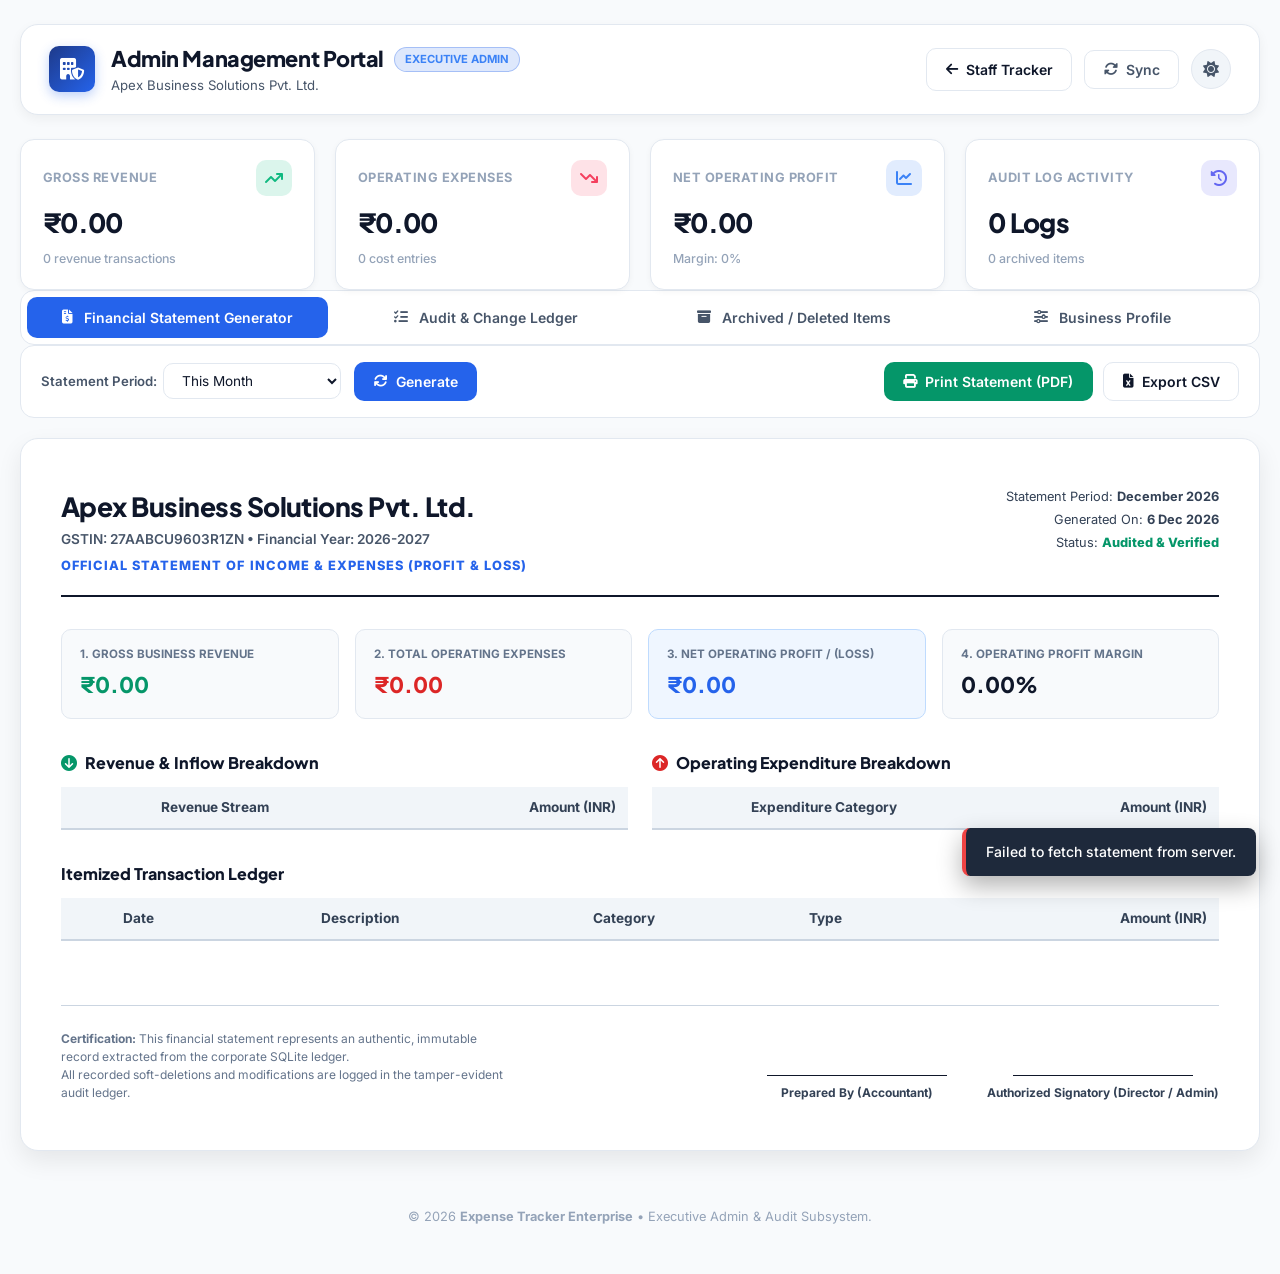
==== admin.html @ 3eb72d9a "feat: add dedicated admin portal, financial statement generator, and business finance features" ====
<!DOCTYPE html>
<html lang="en" data-theme="light">
<head>
  <meta charset="UTF-8" />
  <meta name="viewport" content="width=device-width, initial-scale=1.0" />
  <meta name="description" content="Business Finance Admin Portal — Audit Ledger, Deletion Archives, and Financial Statement Generator." />
  <title>Admin Portal — Business Finance & Audit Statements</title>

  <!-- Google Fonts: Inter & Plus Jakarta Sans -->
  <link rel="preconnect" href="https://fonts.googleapis.com" />
  <link rel="preconnect" href="https://fonts.gstatic.com" crossorigin />
  <link href="https://fonts.googleapis.com/css2?family=Inter:wght@300;400;500;600;700&family=Plus+Jakarta+Sans:wght@500;600;700;800&display=swap" rel="stylesheet" />

  <!-- Font Awesome 6.5.1 CDN -->
  <link rel="stylesheet" href="https://cdnjs.cloudflare.com/ajax/libs/font-awesome/6.5.1/css/all.min.css" integrity="sha512-DTOQO9RWCH3ppGqcWaEA1BIZOC6xxalwEsw9c2QQeAIftl+Vegovlnee1c9QX4TctnWMn13TZye+giMm8e2LwA==" crossorigin="anonymous" referrerpolicy="no-referrer" />

  <!-- Admin Stylesheet -->
  <link rel="stylesheet" href="admin.css" />
</head>
<body>
  
  <div class="admin-layout">
    
    <!-- Top Navigation Header -->
    <header class="admin-header no-print">
      <div class="header-brand">
        <div class="admin-badge-icon">
          <i class="fa-solid fa-building-shield"></i>
        </div>
        <div>
          <div class="brand-title-wrap">
            <h1 class="admin-title">Admin Management Portal</h1>
            <span class="role-pill">Executive Admin</span>
          </div>
          <p class="admin-subtitle" id="headerCompanyName">Apex Business Solutions Pvt. Ltd.</p>
        </div>
      </div>

      <div class="header-controls">
        <a href="index.html" class="btn btn-outline" title="Return to General Expense Tracker">
          <i class="fa-solid fa-arrow-left"></i>
          <span>Staff Tracker</span>
        </a>

        <button id="refreshAdminBtn" class="btn btn-secondary" title="Refresh Live Database Data">
          <i class="fa-solid fa-rotate"></i>
          <span>Sync</span>
        </button>

        <button id="adminThemeToggle" class="theme-toggle-btn" title="Toggle Theme" aria-label="Toggle Theme">
          <i class="fa-solid fa-sun icon-sun"></i>
          <i class="fa-solid fa-moon icon-moon"></i>
        </button>
      </div>
    </header>

    <!-- Main Admin Body -->
    <main class="admin-main">

      <!-- Executive KPI Ribbon (No Print) -->
      <section class="kpi-ribbon no-print" aria-label="Executive Financial Summary">
        <div class="kpi-card">
          <div class="kpi-top">
            <span class="kpi-label">Gross Revenue</span>
            <div class="kpi-icon-wrap kpi-revenue">
              <i class="fa-solid fa-arrow-trend-up"></i>
            </div>
          </div>
          <div class="kpi-val" id="kpiRevenue">₹0.00</div>
          <span class="kpi-sub" id="kpiIncomeCount">0 revenue transactions</span>
        </div>

        <div class="kpi-card">
          <div class="kpi-top">
            <span class="kpi-label">Operating Expenses</span>
            <div class="kpi-icon-wrap kpi-expense">
              <i class="fa-solid fa-arrow-trend-down"></i>
            </div>
          </div>
          <div class="kpi-val" id="kpiExpense">₹0.00</div>
          <span class="kpi-sub" id="kpiExpenseCount">0 cost entries</span>
        </div>

        <div class="kpi-card">
          <div class="kpi-top">
            <span class="kpi-label">Net Operating Profit</span>
            <div class="kpi-icon-wrap kpi-profit" id="kpiProfitIcon">
              <i class="fa-solid fa-chart-line"></i>
            </div>
          </div>
          <div class="kpi-val" id="kpiNetProfit">₹0.00</div>
          <span class="kpi-sub" id="kpiMargin">Margin: 0%</span>
        </div>

        <div class="kpi-card">
          <div class="kpi-top">
            <span class="kpi-label">Audit Log Activity</span>
            <div class="kpi-icon-wrap kpi-audit">
              <i class="fa-solid fa-clock-rotate-left"></i>
            </div>
          </div>
          <div class="kpi-val" id="kpiAuditCount">0 Logs</div>
          <span class="kpi-sub" id="kpiDeletedCount">0 archived items</span>
        </div>
      </section>

      <!-- Admin Navigation Tabs (No Print) -->
      <div class="admin-nav-tabs no-print">
        <button class="nav-tab active" data-view="statementView">
          <i class="fa-solid fa-file-invoice-dollar"></i>
          <span>Financial Statement Generator</span>
        </button>
        <button class="nav-tab" data-view="auditLedgerView">
          <i class="fa-solid fa-list-check"></i>
          <span>Audit & Change Ledger</span>
        </button>
        <button class="nav-tab" data-view="deletedArchiveView">
          <i class="fa-solid fa-box-archive"></i>
          <span>Archived / Deleted Items</span>
        </button>
        <button class="nav-tab" data-view="settingsView">
          <i class="fa-solid fa-sliders"></i>
          <span>Business Profile</span>
        </button>
      </div>

      <!-- VIEW 1: Financial Statement Generator -->
      <section class="admin-view-panel" id="statementView">
        
        <!-- Controls Toolbar (No Print) -->
        <div class="statement-toolbar no-print">
          <div class="period-controls">
            <div class="filter-field">
              <label for="periodPreset">Statement Period:</label>
              <select id="periodPreset" class="admin-select">
                <option value="all">All-Time Records</option>
                <option value="this-month" selected>This Month</option>
                <option value="last-month">Last Month</option>
                <option value="this-quarter">This Quarter</option>
                <option value="custom">Custom Date Range</option>
              </select>
            </div>

            <div class="date-range-fields" id="customDateRange" style="display: none;">
              <div class="filter-field">
                <label for="stmtStartDate">From:</label>
                <input type="date" id="stmtStartDate" class="admin-input" />
              </div>
              <div class="filter-field">
                <label for="stmtEndDate">To:</label>
                <input type="date" id="stmtEndDate" class="admin-input" />
              </div>
            </div>

            <button id="generateStmtBtn" class="btn btn-primary">
              <i class="fa-solid fa-arrows-rotate"></i>
              <span>Generate</span>
            </button>
          </div>

          <div class="statement-actions">
            <button id="printStmtBtn" class="btn btn-success" title="Print statement or save as official PDF">
              <i class="fa-solid fa-print"></i>
              <span>Print Statement (PDF)</span>
            </button>
            <button id="exportStmtCsvBtn" class="btn btn-outline" title="Export statement data as CSV">
              <i class="fa-solid fa-file-excel"></i>
              <span>Export CSV</span>
            </button>
          </div>
        </div>

        <!-- Official Printable Financial Statement Paper -->
        <div class="statement-document" id="statementPrintDocument">
          
          <!-- Document Header -->
          <div class="stmt-header">
            <div class="stmt-company-info">
              <h2 class="stmt-company-name" id="stmtCompanyName">Apex Business Solutions Pvt. Ltd.</h2>
              <p class="stmt-company-meta" id="stmtCompanyTaxId">GSTIN: 27AABCU9603R1ZN &bull; Financial Year: 2026-2027</p>
              <p class="stmt-doc-type">OFFICIAL STATEMENT OF INCOME & EXPENSES (PROFIT &amp; LOSS)</p>
            </div>
            <div class="stmt-doc-meta">
              <div class="meta-row"><span>Statement Period:</span> <strong id="stmtPeriodText">Current Month</strong></div>
              <div class="meta-row"><span>Generated On:</span> <strong id="stmtGeneratedDate">18 Aug 2026</strong></div>
              <div class="meta-row"><span>Status:</span> <strong class="badge-audited">Audited & Verified</strong></div>
            </div>
          </div>

          <!-- Document Financial Summary Metrics -->
          <div class="stmt-summary-grid">
            <div class="stmt-metric-box">
              <span class="stmt-metric-label">1. Gross Business Revenue</span>
              <span class="stmt-metric-val revenue-val" id="stmtGrossRevenue">₹0.00</span>
            </div>
            <div class="stmt-metric-box">
              <span class="stmt-metric-label">2. Total Operating Expenses</span>
              <span class="stmt-metric-val expense-val" id="stmtTotalExpenses">₹0.00</span>
            </div>
            <div class="stmt-metric-box highlight">
              <span class="stmt-metric-label">3. Net Operating Profit / (Loss)</span>
              <span class="stmt-metric-val profit-val" id="stmtNetProfit">₹0.00</span>
            </div>
            <div class="stmt-metric-box">
              <span class="stmt-metric-label">4. Operating Profit Margin</span>
              <span class="stmt-metric-val" id="stmtProfitMargin">0.00%</span>
            </div>
          </div>

          <!-- Statement Breakdown Sections -->
          <div class="stmt-tables-split">
            
            <!-- Revenue Breakdown -->
            <div class="stmt-table-card">
              <h3 class="stmt-section-title">
                <i class="fa-solid fa-circle-arrow-down revenue-icon"></i>
                Revenue & Inflow Breakdown
              </h3>
              <table class="stmt-table">
                <thead>
                  <tr>
                    <th>Revenue Stream</th>
                    <th class="text-right">Amount (INR)</th>
                  </tr>
                </thead>
                <tbody id="stmtRevenueRows">
                  <!-- Populated dynamically -->
                </tbody>
              </table>
            </div>

            <!-- Expense Breakdown -->
            <div class="stmt-table-card">
              <h3 class="stmt-section-title">
                <i class="fa-solid fa-circle-arrow-up expense-icon"></i>
                Operating Expenditure Breakdown
              </h3>
              <table class="stmt-table">
                <thead>
                  <tr>
                    <th>Expenditure Category</th>
                    <th class="text-right">Amount (INR)</th>
                  </tr>
                </thead>
                <tbody id="stmtExpenseRows">
                  <!-- Populated dynamically -->
                </tbody>
              </table>
            </div>

          </div>

          <!-- Full Line-Item Transaction Register -->
          <div class="stmt-full-ledger">
            <h3 class="stmt-section-title">Itemized Transaction Ledger</h3>
            <table class="stmt-table ledger-table">
              <thead>
                <tr>
                  <th>Date</th>
                  <th>Description</th>
                  <th>Category</th>
                  <th>Type</th>
                  <th class="text-right">Amount (INR)</th>
                </tr>
              </thead>
              <tbody id="stmtLedgerRows">
                <!-- Populated dynamically -->
              </tbody>
            </table>
          </div>

          <!-- Official Sign-off Footer -->
          <div class="stmt-footer">
            <div class="stmt-notes">
              <p><strong>Certification:</strong> This financial statement represents an authentic, immutable record extracted from the corporate SQLite ledger.</p>
              <p>All recorded soft-deletions and modifications are logged in the tamper-evident audit ledger.</p>
            </div>
            <div class="stmt-signatures">
              <div class="signature-box">
                <div class="sign-line"></div>
                <span>Prepared By (Accountant)</span>
              </div>
              <div class="signature-box">
                <div class="sign-line"></div>
                <span>Authorized Signatory (Director / Admin)</span>
              </div>
            </div>
          </div>

        </div>

      </section>

      <!-- VIEW 2: Audit & Change Ledger -->
      <section class="admin-view-panel" id="auditLedgerView" style="display: none;">
        <div class="panel-card">
          <div class="panel-header">
            <div>
              <h2 class="panel-title">System Audit & Change Ledger</h2>
              <p class="panel-subtitle">Tamper-evident record of all transactions, additions, and deletions</p>
            </div>
            <div class="ledger-filter-group">
              <button class="audit-filter-pill active" data-action="ALL">All Actions</button>
              <button class="audit-filter-pill" data-action="CREATE">Created</button>
              <button class="audit-filter-pill" data-action="DELETE">Deleted</button>
              <button class="audit-filter-pill" data-action="RESTORE">Restored</button>
              <button class="audit-filter-pill" data-action="RESET">Reset</button>
            </div>
          </div>

          <div class="table-responsive">
            <table class="admin-table">
              <thead>
                <tr>
                  <th>Timestamp</th>
                  <th>Action</th>
                  <th>Transaction ID</th>
                  <th>Description & Details</th>
                  <th>Category</th>
                  <th class="text-right">Amount</th>
                </tr>
              </thead>
              <tbody id="auditLedgerTableBody">
                <!-- Dynamically populated -->
              </tbody>
            </table>
          </div>
        </div>
      </section>

      <!-- VIEW 3: Archived / Deleted Transactions -->
      <section class="admin-view-panel" id="deletedArchiveView" style="display: none;">
        <div class="panel-card">
          <div class="panel-header">
            <div>
              <h2 class="panel-title">Archived & Deleted Transactions</h2>
              <p class="panel-subtitle">Deleted entries are permanently archived for audit compliance and can be restored at any time.</p>
            </div>
            <span class="policy-badge">
              <i class="fa-solid fa-shield-halved"></i> Immutable Archive Policy
            </span>
          </div>

          <div class="table-responsive">
            <table class="admin-table">
              <thead>
                <tr>
                  <th>Date Deleted</th>
                  <th>Original Date</th>
                  <th>Description</th>
                  <th>Category</th>
                  <th>Type</th>
                  <th class="text-right">Amount</th>
                  <th class="text-center">Action</th>
                </tr>
              </thead>
              <tbody id="deletedArchiveTableBody">
                <!-- Dynamically populated -->
              </tbody>
            </table>
          </div>
        </div>
      </section>

      <!-- VIEW 4: Business Settings -->
      <section class="admin-view-panel" id="settingsView" style="display: none;">
        <div class="panel-card max-w-xl">
          <div class="panel-header">
            <div>
              <h2 class="panel-title">Business Profile & Statement Settings</h2>
              <p class="panel-subtitle">Configure company details to appear on generated financial statements</p>
            </div>
          </div>

          <form id="businessProfileForm" class="settings-form">
            <div class="form-group">
              <label for="settingCompanyName" class="form-label">Company / Business Name</label>
              <input type="text" id="settingCompanyName" class="admin-input" required />
            </div>

            <div class="form-group">
              <label for="settingTaxId" class="form-label">Tax ID / GSTIN / Registration Number</label>
              <input type="text" id="settingTaxId" class="admin-input" placeholder="e.g. GSTIN: 27AABCU9603R1ZN" />
            </div>

            <button type="submit" class="btn btn-primary">
              <i class="fa-solid fa-floppy-disk"></i>
              <span>Save Business Profile</span>
            </button>
          </form>
        </div>
      </section>

    </main>

    <!-- Admin Footer -->
    <footer class="admin-footer no-print">
      <p>&copy; 2026 <strong>Expense Tracker Enterprise</strong> &bull; Executive Admin &amp; Audit Subsystem.</p>
    </footer>

  </div>

  <!-- Toast Notification System -->
  <div class="toast-container" id="adminToastContainer" aria-live="polite"></div>

  <!-- Admin Controller Script -->
  <script src="admin.js"></script>
</body>
</html>
---- admin.css ----
/* ==========================================================================
   Admin Portal Stylesheet — Executive Business Finance & Statement Design
   ========================================================================== */

:root {
  --bg-admin-body: #0b1120;
  --bg-admin-surface: #111827;
  --bg-admin-card: #1e293b;
  --bg-admin-subtle: #0f172a;
  --bg-admin-input: #1e293b;

  --border-admin: #334155;
  --border-admin-subtle: #1e293b;

  --text-admin-main: #f8fafc;
  --text-admin-muted: #94a3b8;
  --text-admin-dim: #64748b;

  --corporate-blue: #3b82f6;
  --corporate-emerald: #10b981;
  --corporate-rose: #f43f5e;
  --corporate-amber: #f59e0b;
  --corporate-indigo: #6366f1;

  --font-sans: 'Inter', -apple-system, BlinkMacSystemFont, 'Segoe UI', Roboto, sans-serif;
  --font-heading: 'Plus Jakarta Sans', var(--font-sans);

  --radius-sm: 6px;
  --radius-md: 10px;
  --radius-lg: 14px;
  --radius-xl: 18px;
}

[data-theme="light"] {
  --bg-admin-body: #f8fafc;
  --bg-admin-surface: #ffffff;
  --bg-admin-card: #ffffff;
  --bg-admin-subtle: #f1f5f9;
  --bg-admin-input: #ffffff;

  --border-admin: #e2e8f0;
  --border-admin-subtle: #f1f5f9;

  --text-admin-main: #0f172a;
  --text-admin-muted: #475569;
  --text-admin-dim: #94a3b8;
}

*, *::before, *::after {
  box-sizing: border-box;
  margin: 0;
  padding: 0;
}

body {
  font-family: var(--font-sans);
  background-color: var(--bg-admin-body);
  color: var(--text-admin-main);
  line-height: 1.5;
  min-height: 100vh;
  transition: background-color 0.2s, color 0.2s;
}

.admin-layout {
  max-width: 1380px;
  margin: 0 auto;
  padding: 1.5rem 1.25rem 3rem;
  display: flex;
  flex-direction: column;
  gap: 1.5rem;
}

/* --------------------------------------------------------------------------
   Header
   -------------------------------------------------------------------------- */
.admin-header {
  background-color: var(--bg-admin-surface);
  border: 1px solid var(--border-admin);
  border-radius: var(--radius-xl);
  padding: 1.15rem 1.75rem;
  display: flex;
  align-items: center;
  justify-content: space-between;
  gap: 1.5rem;
  box-shadow: 0 4px 12px rgba(0, 0, 0, 0.05);
}

.header-brand {
  display: flex;
  align-items: center;
  gap: 1rem;
}

.admin-badge-icon {
  width: 46px;
  height: 46px;
  border-radius: var(--radius-md);
  background: linear-gradient(135deg, #1e3a8a, #2563eb);
  color: #ffffff;
  display: flex;
  align-items: center;
  justify-content: center;
  font-size: 1.35rem;
  box-shadow: 0 4px 12px rgba(37, 99, 235, 0.3);
}

.brand-title-wrap {
  display: flex;
  align-items: center;
  gap: 0.65rem;
}

.admin-title {
  font-family: var(--font-heading);
  font-size: 1.35rem;
  font-weight: 800;
  letter-spacing: -0.02em;
}

.role-pill {
  font-size: 0.7rem;
  font-weight: 700;
  padding: 0.2rem 0.6rem;
  border-radius: 9999px;
  background-color: rgba(37, 99, 235, 0.15);
  color: #3b82f6;
  border: 1px solid rgba(37, 99, 235, 0.3);
  text-transform: uppercase;
}

.admin-subtitle {
  font-size: 0.825rem;
  color: var(--text-admin-muted);
}

.header-controls {
  display: flex;
  align-items: center;
  gap: 0.75rem;
}

.theme-toggle-btn {
  width: 40px;
  height: 40px;
  border-radius: 9999px;
  border: 1px solid var(--border-admin);
  background-color: var(--bg-admin-subtle);
  color: var(--text-admin-muted);
  cursor: pointer;
  display: flex;
  align-items: center;
  justify-content: center;
  font-size: 1rem;
}

.theme-toggle-btn .icon-moon { display: none; }
[data-theme="dark"] .theme-toggle-btn .icon-sun { display: none; }
[data-theme="dark"] .theme-toggle-btn .icon-moon { display: block; color: #facc15; }

/* --------------------------------------------------------------------------
   Buttons
   -------------------------------------------------------------------------- */
.btn {
  display: inline-flex;
  align-items: center;
  justify-content: center;
  gap: 0.5rem;
  font-family: var(--font-sans);
  font-size: 0.875rem;
  font-weight: 600;
  padding: 0.6rem 1.15rem;
  border-radius: var(--radius-md);
  border: 1px solid transparent;
  cursor: pointer;
  text-decoration: none;
  transition: all 0.15s ease;
  white-space: nowrap;
}

.btn-primary {
  background-color: #2563eb;
  color: #ffffff;
}
.btn-primary:hover { background-color: #1d4ed8; }

.btn-secondary {
  background-color: var(--bg-admin-surface);
  border-color: var(--border-admin);
  color: var(--text-admin-muted);
}
.btn-secondary:hover { color: var(--text-admin-main); border-color: var(--corporate-blue); }

.btn-outline {
  background: transparent;
  border-color: var(--border-admin);
  color: var(--text-admin-main);
}
.btn-outline:hover { background-color: var(--bg-admin-subtle); }

.btn-success {
  background-color: #059669;
  color: #ffffff;
}
.btn-success:hover { background-color: #047857; }

/* --------------------------------------------------------------------------
   KPI Ribbon
   -------------------------------------------------------------------------- */
.kpi-ribbon {
  display: grid;
  grid-template-columns: repeat(4, 1fr);
  gap: 1.25rem;
}

.kpi-card {
  background-color: var(--bg-admin-surface);
  border: 1px solid var(--border-admin);
  border-radius: var(--radius-lg);
  padding: 1.25rem 1.35rem;
  display: flex;
  flex-direction: column;
  gap: 0.45rem;
  box-shadow: 0 2px 6px rgba(0, 0, 0, 0.04);
}

.kpi-top {
  display: flex;
  align-items: center;
  justify-content: space-between;
}

.kpi-label {
  font-size: 0.8rem;
  font-weight: 700;
  text-transform: uppercase;
  letter-spacing: 0.04em;
  color: var(--text-admin-dim);
}

.kpi-icon-wrap {
  width: 36px;
  height: 36px;
  border-radius: var(--radius-md);
  display: flex;
  align-items: center;
  justify-content: center;
  font-size: 1rem;
}

.kpi-revenue { background-color: rgba(16, 185, 129, 0.15); color: #10b981; }
.kpi-expense { background-color: rgba(244, 63, 94, 0.15); color: #f43f5e; }
.kpi-profit { background-color: rgba(59, 130, 246, 0.15); color: #3b82f6; }
.kpi-audit { background-color: rgba(99, 102, 241, 0.15); color: #6366f1; }

.kpi-val {
  font-family: var(--font-heading);
  font-size: 1.65rem;
  font-weight: 800;
  letter-spacing: -0.02em;
}

.kpi-sub {
  font-size: 0.775rem;
  color: var(--text-admin-dim);
  font-weight: 500;
}

/* --------------------------------------------------------------------------
   Tabs Navigation
   -------------------------------------------------------------------------- */
.admin-nav-tabs {
  display: flex;
  gap: 0.5rem;
  background-color: var(--bg-admin-surface);
  border: 1px solid var(--border-admin);
  border-radius: var(--radius-lg);
  padding: 0.4rem;
}

.nav-tab {
  flex: 1;
  display: inline-flex;
  align-items: center;
  justify-content: center;
  gap: 0.65rem;
  padding: 0.75rem 1rem;
  font-family: var(--font-sans);
  font-size: 0.875rem;
  font-weight: 600;
  color: var(--text-admin-muted);
  border-radius: var(--radius-md);
  border: none;
  background: none;
  cursor: pointer;
  transition: all 0.15s ease;
}

.nav-tab:hover {
  color: var(--text-admin-main);
  background-color: var(--bg-admin-subtle);
}

.nav-tab.active {
  background-color: #2563eb;
  color: #ffffff;
}

/* --------------------------------------------------------------------------
   View Panels & Tables
   -------------------------------------------------------------------------- */
.admin-view-panel {
  display: flex;
  flex-direction: column;
  gap: 1.25rem;
}

.panel-card {
  background-color: var(--bg-admin-surface);
  border: 1px solid var(--border-admin);
  border-radius: var(--radius-xl);
  padding: 1.75rem;
}

.panel-card.max-w-xl { max-width: 680px; margin: 0 auto; width: 100%; }

.panel-header {
  display: flex;
  align-items: center;
  justify-content: space-between;
  margin-bottom: 1.5rem;
  gap: 1rem;
  flex-wrap: wrap;
}

.panel-title {
  font-family: var(--font-heading);
  font-size: 1.25rem;
  font-weight: 800;
}

.panel-subtitle {
  font-size: 0.85rem;
  color: var(--text-admin-muted);
}

.policy-badge {
  display: inline-flex;
  align-items: center;
  gap: 0.4rem;
  font-size: 0.75rem;
  font-weight: 700;
  padding: 0.35rem 0.75rem;
  border-radius: 9999px;
  background-color: rgba(16, 185, 129, 0.15);
  color: #10b981;
  border: 1px solid rgba(16, 185, 129, 0.3);
}

.ledger-filter-group {
  display: flex;
  gap: 0.35rem;
  background-color: var(--bg-admin-subtle);
  padding: 0.25rem;
  border-radius: var(--radius-md);
  border: 1px solid var(--border-admin);
}

.audit-filter-pill {
  font-family: var(--font-sans);
  font-size: 0.75rem;
  font-weight: 600;
  padding: 0.35rem 0.75rem;
  border-radius: var(--radius-sm);
  border: none;
  background: none;
  color: var(--text-admin-muted);
  cursor: pointer;
}

.audit-filter-pill.active {
  background-color: #2563eb;
  color: #ffffff;
}

.table-responsive {
  width: 100%;
  overflow-x: auto;
}

.admin-table {
  width: 100%;
  border-collapse: collapse;
  text-align: left;
  font-size: 0.875rem;
}

.admin-table th {
  padding: 0.85rem 1rem;
  background-color: var(--bg-admin-subtle);
  color: var(--text-admin-dim);
  font-weight: 700;
  text-transform: uppercase;
  font-size: 0.75rem;
  letter-spacing: 0.04em;
  border-bottom: 1px solid var(--border-admin);
}

.admin-table td {
  padding: 0.95rem 1rem;
  border-bottom: 1px solid var(--border-admin-subtle);
  color: var(--text-admin-main);
}

.admin-table tr:hover td {
  background-color: var(--bg-admin-subtle);
}

.text-right { text-align: right; }
.text-center { text-align: center; }

.badge-action {
  display: inline-block;
  font-size: 0.675rem;
  font-weight: 800;
  text-transform: uppercase;
  padding: 0.2rem 0.55rem;
  border-radius: 9999px;
}
.badge-action.CREATE { background: rgba(16, 185, 129, 0.15); color: #10b981; }
.badge-action.DELETE { background: rgba(244, 63, 94, 0.15); color: #f43f5e; }
.badge-action.RESTORE { background: rgba(59, 130, 246, 0.15); color: #3b82f6; }
.badge-action.RESET { background: rgba(245, 158, 11, 0.15); color: #f59e0b; }

.btn-restore-table {
  font-size: 0.75rem;
  font-weight: 700;
  padding: 0.35rem 0.75rem;
  border-radius: var(--radius-sm);
  background-color: rgba(59, 130, 246, 0.15);
  color: #3b82f6;
  border: 1px solid rgba(59, 130, 246, 0.4);
  cursor: pointer;
  transition: all 0.15s ease;
}
.btn-restore-table:hover { background-color: #2563eb; color: #ffffff; }

/* --------------------------------------------------------------------------
   Statement Toolbar & Document
   -------------------------------------------------------------------------- */
.statement-toolbar {
  display: flex;
  align-items: center;
  justify-content: space-between;
  gap: 1rem;
  background-color: var(--bg-admin-surface);
  border: 1px solid var(--border-admin);
  border-radius: var(--radius-lg);
  padding: 1rem 1.25rem;
  flex-wrap: wrap;
}

.period-controls {
  display: flex;
  align-items: center;
  gap: 0.85rem;
  flex-wrap: wrap;
}

.date-range-fields {
  display: flex;
  align-items: center;
  gap: 0.65rem;
}

.filter-field {
  display: flex;
  align-items: center;
  gap: 0.4rem;
  font-size: 0.825rem;
  font-weight: 600;
  color: var(--text-admin-muted);
}

.admin-select, .admin-input {
  font-family: var(--font-sans);
  font-size: 0.85rem;
  color: var(--text-admin-main);
  background-color: var(--bg-admin-input);
  border: 1px solid var(--border-admin);
  border-radius: var(--radius-md);
  padding: 0.5rem 0.85rem;
  outline: none;
}

.admin-select:focus, .admin-input:focus {
  border-color: #2563eb;
}

.statement-actions {
  display: flex;
  align-items: center;
  gap: 0.65rem;
}

/* Document Sheet */
.statement-document {
  background-color: #ffffff;
  color: #0f172a;
  border: 1px solid var(--border-admin);
  border-radius: var(--radius-xl);
  padding: 3rem 2.5rem;
  box-shadow: 0 10px 25px rgba(0, 0, 0, 0.08);
  display: flex;
  flex-direction: column;
  gap: 2rem;
}

.stmt-header {
  display: flex;
  align-items: flex-start;
  justify-content: space-between;
  border-bottom: 2px solid #0f172a;
  padding-bottom: 1.25rem;
  gap: 1.5rem;
}

.stmt-company-name {
  font-family: var(--font-heading);
  font-size: 1.65rem;
  font-weight: 900;
  color: #0f172a;
  letter-spacing: -0.02em;
}

.stmt-company-meta {
  font-size: 0.85rem;
  color: #475569;
  font-weight: 600;
  margin-top: 0.15rem;
}

.stmt-doc-type {
  font-size: 0.8rem;
  font-weight: 800;
  color: #2563eb;
  letter-spacing: 0.08em;
  margin-top: 0.45rem;
}

.stmt-doc-meta {
  font-size: 0.8rem;
  color: #334155;
  display: flex;
  flex-direction: column;
  gap: 0.25rem;
  text-align: right;
}

.badge-audited {
  color: #059669;
  font-weight: 800;
}

.stmt-summary-grid {
  display: grid;
  grid-template-columns: repeat(4, 1fr);
  gap: 1rem;
}

.stmt-metric-box {
  background-color: #f8fafc;
  border: 1px solid #e2e8f0;
  border-radius: var(--radius-md);
  padding: 1rem 1.15rem;
  display: flex;
  flex-direction: column;
  gap: 0.35rem;
}

.stmt-metric-box.highlight {
  background-color: #eff6ff;
  border-color: #bfdbfe;
}

.stmt-metric-label {
  font-size: 0.725rem;
  font-weight: 700;
  text-transform: uppercase;
  color: #64748b;
}

.stmt-metric-val {
  font-family: var(--font-heading);
  font-size: 1.35rem;
  font-weight: 800;
  color: #0f172a;
}
.revenue-val { color: #059669; }
.expense-val { color: #dc2626; }
.profit-val { color: #2563eb; }

.stmt-tables-split {
  display: grid;
  grid-template-columns: 1fr 1fr;
  gap: 1.5rem;
}

.stmt-table-card {
  display: flex;
  flex-direction: column;
  gap: 0.75rem;
}

.stmt-section-title {
  font-family: var(--font-heading);
  font-size: 1rem;
  font-weight: 800;
  color: #0f172a;
  display: flex;
  align-items: center;
  gap: 0.5rem;
}
.revenue-icon { color: #059669; }
.expense-icon { color: #dc2626; }

.stmt-table {
  width: 100%;
  border-collapse: collapse;
  font-size: 0.85rem;
}

.stmt-table th {
  padding: 0.65rem 0.75rem;
  background-color: #f1f5f9;
  color: #334155;
  font-weight: 700;
  border-bottom: 2px solid #cbd5e1;
}

.stmt-table td {
  padding: 0.65rem 0.75rem;
  border-bottom: 1px solid #e2e8f0;
  color: #1e293b;
}

.stmt-full-ledger {
  display: flex;
  flex-direction: column;
  gap: 0.75rem;
}

.stmt-footer {
  margin-top: 2rem;
  padding-top: 1.5rem;
  border-top: 1px solid #cbd5e1;
  display: flex;
  justify-content: space-between;
  align-items: flex-end;
  gap: 2rem;
}

.stmt-notes {
  font-size: 0.75rem;
  color: #64748b;
  max-width: 450px;
  line-height: 1.5;
}

.stmt-signatures {
  display: flex;
  gap: 2.5rem;
}

.signature-box {
  display: flex;
  flex-direction: column;
  align-items: center;
  gap: 0.5rem;
  font-size: 0.75rem;
  font-weight: 700;
  color: #334155;
}

.sign-line {
  width: 180px;
  height: 1px;
  background-color: #0f172a;
  margin-top: 2.5rem;
}

/* Settings Form */
.settings-form {
  display: flex;
  flex-direction: column;
  gap: 1.25rem;
  margin-top: 1rem;
}
.form-group {
  display: flex;
  flex-direction: column;
  gap: 0.4rem;
}
.form-label {
  font-size: 0.85rem;
  font-weight: 600;
}

.admin-footer {
  text-align: center;
  font-size: 0.8rem;
  color: var(--text-admin-dim);
  padding-top: 2rem;
}

/* Toast Container */
.toast-container {
  position: fixed;
  bottom: 1.5rem;
  right: 1.5rem;
  z-index: 9999;
  display: flex;
  flex-direction: column;
  gap: 0.5rem;
}

/* ==========================================================================
   PRINT STYLESHEET (For Official PDF Generation / Paper Print)
   ========================================================================== */
@media print {
  body {
    background-color: #ffffff !important;
    color: #000000 !important;
    font-size: 11pt;
  }

  .no-print, .admin-header, .kpi-ribbon, .admin-nav-tabs, .statement-toolbar, .admin-footer, .toast-container {
    display: none !important;
  }

  .admin-layout {
    max-width: 100% !important;
    padding: 0 !important;
    margin: 0 !important;
  }

  .statement-document {
    border: none !important;
    box-shadow: none !important;
    padding: 0 !important;
    margin: 0 !important;
  }

  .stmt-header {
    border-bottom: 2pt solid #000000 !important;
  }

  .stmt-table th {
    background-color: #f1f5f9 !important;
    color: #000000 !important;
  }

  .stmt-metric-box {
    border: 1pt solid #cbd5e1 !important;
  }
}

/* Mobile & Tablet Responsiveness */
@media (max-width: 1024px) {
  .kpi-ribbon { grid-template-columns: repeat(2, 1fr); }
  .stmt-summary-grid { grid-template-columns: repeat(2, 1fr); }
  .stmt-tables-split { grid-template-columns: 1fr; }
}

@media (max-width: 640px) {
  .kpi-ribbon { grid-template-columns: 1fr; }
  .admin-header { flex-direction: column; align-items: flex-start; }
  .header-controls { width: 100%; justify-content: space-between; }
  .stmt-header { flex-direction: column; align-items: flex-start; }
  .stmt-doc-meta { text-align: left; }
  .stmt-footer { flex-direction: column; align-items: flex-start; gap: 1.5rem; }
}
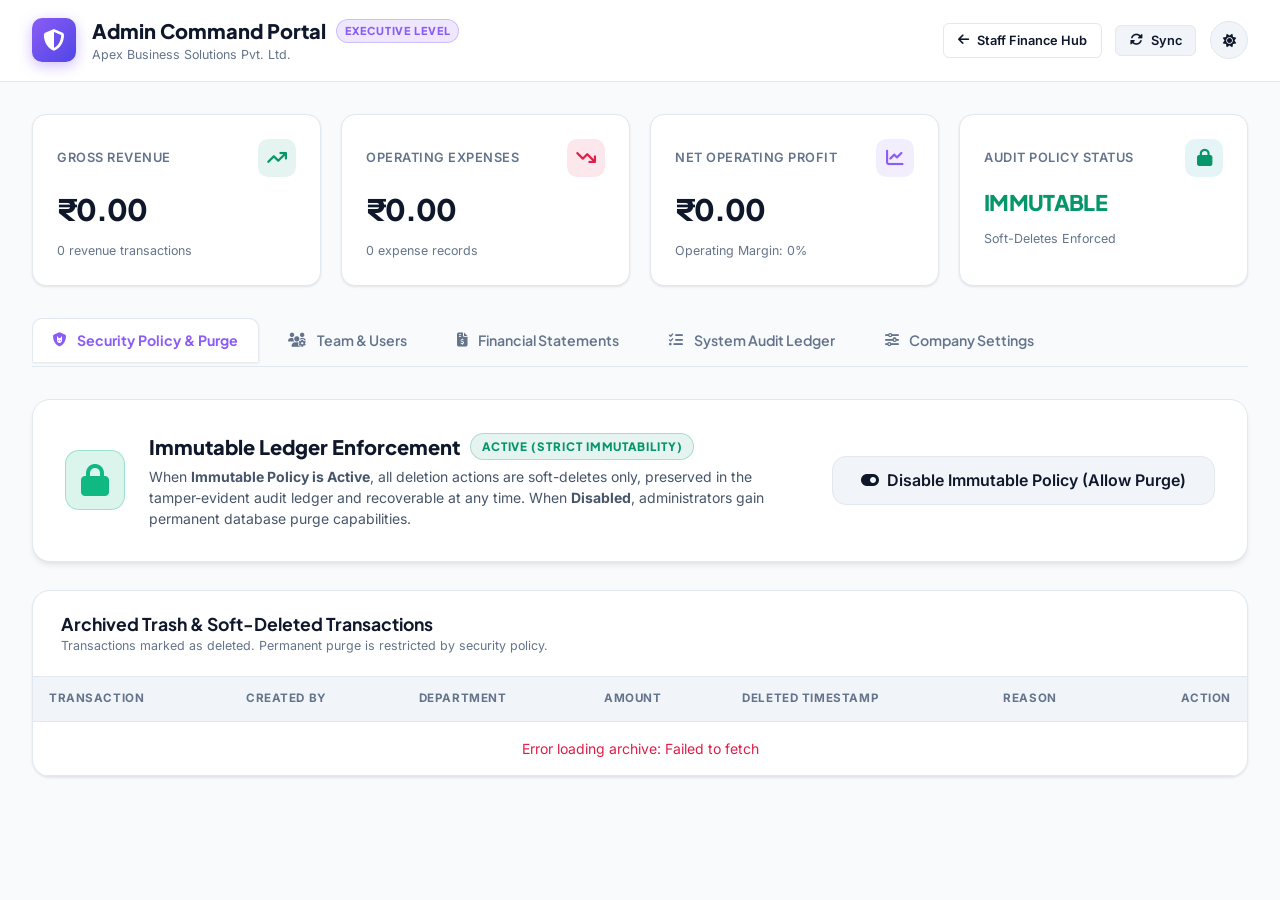
==== commit 3aa2afe2: "feat: Luxury UI overhaul, Executive Admin Portal, Immutable Policy Toggle, and Multi-User Team suppo" ====
--- a/admin.html
+++ b/admin.html
@@ -3,407 +3,504 @@
 <head>
   <meta charset="UTF-8" />
   <meta name="viewport" content="width=device-width, initial-scale=1.0" />
-  <meta name="description" content="Business Finance Admin Portal — Audit Ledger, Deletion Archives, and Financial Statement Generator." />
-  <title>Admin Portal — Business Finance & Audit Statements</title>
-
-  <!-- Google Fonts: Inter & Plus Jakarta Sans -->
+  <meta name="description" content="Apex Business Finance — Executive Admin Command Portal & Security Policy Center" />
+  <title>Admin Command Center — Apex Business Finance</title>
+
+  <!-- Google Fonts: Inter, Plus Jakarta Sans -->
   <link rel="preconnect" href="https://fonts.googleapis.com" />
   <link rel="preconnect" href="https://fonts.gstatic.com" crossorigin />
   <link href="https://fonts.googleapis.com/css2?family=Inter:wght@300;400;500;600;700&family=Plus+Jakarta+Sans:wght@500;600;700;800&display=swap" rel="stylesheet" />
 
-  <!-- Font Awesome 6.5.1 CDN -->
-  <link rel="stylesheet" href="https://cdnjs.cloudflare.com/ajax/libs/font-awesome/6.5.1/css/all.min.css" integrity="sha512-DTOQO9RWCH3ppGqcWaEA1BIZOC6xxalwEsw9c2QQeAIftl+Vegovlnee1c9QX4TctnWMn13TZye+giMm8e2LwA==" crossorigin="anonymous" referrerpolicy="no-referrer" />
-
-  <!-- Admin Stylesheet -->
+  <!-- Font Awesome 6.5.1 -->
+  <link rel="stylesheet" href="https://cdnjs.cloudflare.com/ajax/libs/font-awesome/6.5.1/css/all.min.css" />
+
+  <!-- Stylesheets -->
+  <link rel="stylesheet" href="shared.css" />
   <link rel="stylesheet" href="admin.css" />
 </head>
-<body>
-  
-  <div class="admin-layout">
-    
-    <!-- Top Navigation Header -->
-    <header class="admin-header no-print">
-      <div class="header-brand">
-        <div class="admin-badge-icon">
-          <i class="fa-solid fa-building-shield"></i>
+<body class="admin-body">
+
+  <!-- Admin Top Navbar -->
+  <header class="admin-navbar no-print">
+    <div class="admin-brand">
+      <div class="admin-badge-icon">
+        <i class="fa-solid fa-shield-halved"></i>
+      </div>
+      <div class="admin-brand-text">
+        <h1>Admin Command Portal <span class="admin-role-pill">Executive Level</span></h1>
+        <p id="adminHeaderCompany">Apex Business Solutions Pvt. Ltd.</p>
+      </div>
+    </div>
+
+    <div class="admin-header-actions">
+      <a href="index.html" class="btn btn-outline btn-sm" title="Return to Staff Hub">
+        <i class="fa-solid fa-arrow-left"></i>
+        <span>Staff Finance Hub</span>
+      </a>
+
+      <button id="refreshAdminBtn" class="btn btn-secondary btn-sm" title="Sync live data">
+        <i class="fa-solid fa-rotate"></i>
+        <span>Sync</span>
+      </button>
+
+      <button class="theme-toggle-btn" id="themeToggleBtn" title="Toggle Light/Dark Theme" aria-label="Toggle theme">
+        <i class="fa-solid fa-sun icon-sun"></i>
+        <i class="fa-solid fa-moon icon-moon"></i>
+      </button>
+    </div>
+  </header>
+
+  <!-- Main Admin Container -->
+  <main class="admin-container">
+
+    <!-- Executive KPI Summary Ribbon -->
+    <section class="kpi-grid no-print" aria-label="Executive Financial Summary">
+      <div class="kpi-card revenue">
+        <div class="kpi-header">
+          <span class="kpi-label">Gross Revenue</span>
+          <div class="kpi-icon-bubble income"><i class="fa-solid fa-arrow-trend-up"></i></div>
+        </div>
+        <div class="kpi-value" id="kpiRevenue">₹0.00</div>
+        <div class="kpi-footer" id="kpiIncomeCount">0 revenue transactions</div>
+      </div>
+
+      <div class="kpi-card expense">
+        <div class="kpi-header">
+          <span class="kpi-label">Operating Expenses</span>
+          <div class="kpi-icon-bubble expense"><i class="fa-solid fa-arrow-trend-down"></i></div>
+        </div>
+        <div class="kpi-value" id="kpiExpense">₹0.00</div>
+        <div class="kpi-footer" id="kpiExpenseCount">0 cost records</div>
+      </div>
+
+      <div class="kpi-card profit">
+        <div class="kpi-header">
+          <span class="kpi-label">Net Operating Profit</span>
+          <div class="kpi-icon-bubble profit"><i class="fa-solid fa-chart-line"></i></div>
+        </div>
+        <div class="kpi-value" id="kpiNetProfit">₹0.00</div>
+        <div class="kpi-footer" id="kpiMargin">Operating Margin: 0%</div>
+      </div>
+
+      <div class="kpi-card policy">
+        <div class="kpi-header">
+          <span class="kpi-label">Audit Policy Status</span>
+          <div class="kpi-icon-bubble policy" id="kpiPolicyIcon"><i class="fa-solid fa-lock"></i></div>
+        </div>
+        <div class="kpi-value" id="kpiPolicyText" style="font-size: 1.35rem;">IMMUTABLE</div>
+        <div class="kpi-footer" id="kpiPolicySub">Soft-Deletes Enforced</div>
+      </div>
+    </section>
+
+    <!-- Admin Navigation Tabs -->
+    <nav class="admin-tabs no-print">
+      <button class="admin-tab-btn active" data-tab="tabPolicy">
+        <i class="fa-solid fa-shield-cat"></i>
+        <span>Security Policy &amp; Purge</span>
+      </button>
+      <button class="admin-tab-btn" data-tab="tabTeam">
+        <i class="fa-solid fa-users-gear"></i>
+        <span>Team &amp; Users</span>
+      </button>
+      <button class="admin-tab-btn" data-tab="tabStatement">
+        <i class="fa-solid fa-file-invoice-dollar"></i>
+        <span>Financial Statements</span>
+      </button>
+      <button class="admin-tab-btn" data-tab="tabAudit">
+        <i class="fa-solid fa-list-check"></i>
+        <span>System Audit Ledger</span>
+      </button>
+      <button class="admin-tab-btn" data-tab="tabSettings">
+        <i class="fa-solid fa-sliders"></i>
+        <span>Company Settings</span>
+      </button>
+    </nav>
+
+    <!-- =====================================================================
+         TAB 1: SECURITY POLICY & PURGE MANAGER
+         ===================================================================== -->
+    <section class="admin-panel active" id="tabPolicy">
+      
+      <!-- Policy Hero Card -->
+      <div class="policy-card-hero locked" id="policyHeroCard">
+        <div class="policy-hero-left">
+          <div class="policy-shield-icon" id="policyShieldIcon">
+            <i class="fa-solid fa-lock"></i>
+          </div>
+          <div class="policy-hero-text">
+            <h2>
+              <span>Immutable Ledger Enforcement</span>
+              <span class="policy-status-indicator" id="policyStatusBadge">ACTIVE (LOCKED)</span>
+            </h2>
+            <p id="policyHeroDesc">
+              When <strong>Immutable Policy is Active</strong>, all deletion actions are soft-deletes only, preserved in the tamper-evident audit ledger and recoverable at any time. When <strong>Disabled</strong>, administrators gain permanent database purge capabilities.
+            </p>
+          </div>
         </div>
         <div>
-          <div class="brand-title-wrap">
-            <h1 class="admin-title">Admin Management Portal</h1>
-            <span class="role-pill">Executive Admin</span>
-          </div>
-          <p class="admin-subtitle" id="headerCompanyName">Apex Business Solutions Pvt. Ltd.</p>
-        </div>
-      </div>
-
-      <div class="header-controls">
-        <a href="index.html" class="btn btn-outline" title="Return to General Expense Tracker">
-          <i class="fa-solid fa-arrow-left"></i>
-          <span>Staff Tracker</span>
-        </a>
-
-        <button id="refreshAdminBtn" class="btn btn-secondary" title="Refresh Live Database Data">
-          <i class="fa-solid fa-rotate"></i>
-          <span>Sync</span>
-        </button>
-
-        <button id="adminThemeToggle" class="theme-toggle-btn" title="Toggle Theme" aria-label="Toggle Theme">
-          <i class="fa-solid fa-sun icon-sun"></i>
-          <i class="fa-solid fa-moon icon-moon"></i>
-        </button>
-      </div>
-    </header>
-
-    <!-- Main Admin Body -->
-    <main class="admin-main">
-
-      <!-- Executive KPI Ribbon (No Print) -->
-      <section class="kpi-ribbon no-print" aria-label="Executive Financial Summary">
-        <div class="kpi-card">
-          <div class="kpi-top">
-            <span class="kpi-label">Gross Revenue</span>
-            <div class="kpi-icon-wrap kpi-revenue">
-              <i class="fa-solid fa-arrow-trend-up"></i>
-            </div>
-          </div>
-          <div class="kpi-val" id="kpiRevenue">₹0.00</div>
-          <span class="kpi-sub" id="kpiIncomeCount">0 revenue transactions</span>
-        </div>
-
-        <div class="kpi-card">
-          <div class="kpi-top">
-            <span class="kpi-label">Operating Expenses</span>
-            <div class="kpi-icon-wrap kpi-expense">
-              <i class="fa-solid fa-arrow-trend-down"></i>
-            </div>
-          </div>
-          <div class="kpi-val" id="kpiExpense">₹0.00</div>
-          <span class="kpi-sub" id="kpiExpenseCount">0 cost entries</span>
-        </div>
-
-        <div class="kpi-card">
-          <div class="kpi-top">
-            <span class="kpi-label">Net Operating Profit</span>
-            <div class="kpi-icon-wrap kpi-profit" id="kpiProfitIcon">
-              <i class="fa-solid fa-chart-line"></i>
-            </div>
-          </div>
-          <div class="kpi-val" id="kpiNetProfit">₹0.00</div>
-          <span class="kpi-sub" id="kpiMargin">Margin: 0%</span>
-        </div>
-
-        <div class="kpi-card">
-          <div class="kpi-top">
-            <span class="kpi-label">Audit Log Activity</span>
-            <div class="kpi-icon-wrap kpi-audit">
-              <i class="fa-solid fa-clock-rotate-left"></i>
-            </div>
-          </div>
-          <div class="kpi-val" id="kpiAuditCount">0 Logs</div>
-          <span class="kpi-sub" id="kpiDeletedCount">0 archived items</span>
-        </div>
-      </section>
-
-      <!-- Admin Navigation Tabs (No Print) -->
-      <div class="admin-nav-tabs no-print">
-        <button class="nav-tab active" data-view="statementView">
-          <i class="fa-solid fa-file-invoice-dollar"></i>
-          <span>Financial Statement Generator</span>
-        </button>
-        <button class="nav-tab" data-view="auditLedgerView">
-          <i class="fa-solid fa-list-check"></i>
-          <span>Audit & Change Ledger</span>
-        </button>
-        <button class="nav-tab" data-view="deletedArchiveView">
-          <i class="fa-solid fa-box-archive"></i>
-          <span>Archived / Deleted Items</span>
-        </button>
-        <button class="nav-tab" data-view="settingsView">
-          <i class="fa-solid fa-sliders"></i>
-          <span>Business Profile</span>
-        </button>
-      </div>
-
-      <!-- VIEW 1: Financial Statement Generator -->
-      <section class="admin-view-panel" id="statementView">
-        
-        <!-- Controls Toolbar (No Print) -->
-        <div class="statement-toolbar no-print">
-          <div class="period-controls">
-            <div class="filter-field">
-              <label for="periodPreset">Statement Period:</label>
-              <select id="periodPreset" class="admin-select">
-                <option value="all">All-Time Records</option>
+          <button class="btn btn-secondary btn-lg" id="togglePolicyBtn">
+            <i class="fa-solid fa-toggle-on" id="policyToggleIcon"></i>
+            <span id="policyToggleBtnText">Disable Immutable Policy</span>
+          </button>
+        </div>
+      </div>
+
+      <!-- Archived Items & Purge Table -->
+      <div class="content-card">
+        <div class="content-card-header">
+          <div class="card-title-group">
+            <h3 class="card-title">Archived Trash &amp; Soft-Deleted Transactions</h3>
+            <p class="card-subtitle">Transactions marked as deleted. Permanent purge is restricted by security policy.</p>
+          </div>
+          <div>
+            <button class="btn btn-danger-outline btn-sm" id="emptyTrashBtn" style="display: none;">
+              <i class="fa-solid fa-trash-can"></i>
+              <span>Empty All Trash (Permanent Purge)</span>
+            </button>
+          </div>
+        </div>
+        <div class="content-card-body" style="padding: 0;">
+          <div class="data-table-container">
+            <table class="data-table">
+              <thead>
+                <tr>
+                  <th>Transaction</th>
+                  <th>Created By</th>
+                  <th>Department</th>
+                  <th>Amount</th>
+                  <th>Deleted Timestamp</th>
+                  <th>Reason</th>
+                  <th style="text-align: right;">Action</th>
+                </tr>
+              </thead>
+              <tbody id="archivedTableBody">
+                <tr>
+                  <td colspan="7" style="text-align: center; padding: 2rem; color: var(--text-muted);">
+                    <i class="fa-solid fa-spinner fa-spin"></i> Loading archive records...
+                  </td>
+                </tr>
+              </tbody>
+            </table>
+          </div>
+        </div>
+      </div>
+    </section>
+
+    <!-- =====================================================================
+         TAB 2: TEAM & MULTI-USER MANAGEMENT
+         ===================================================================== -->
+    <section class="admin-panel" id="tabTeam">
+      <div class="content-card">
+        <div class="content-card-header">
+          <div class="card-title-group">
+            <h3 class="card-title">Corporate Team Roster &amp; Access Roles</h3>
+            <p class="card-subtitle">Manage authorized staff, department assignments, and spending attribution.</p>
+          </div>
+          <div>
+            <button class="btn btn-primary btn-sm" id="openAddUserModalBtn">
+              <i class="fa-solid fa-user-plus"></i>
+              <span>Add Team Member</span>
+            </button>
+          </div>
+        </div>
+        <div class="content-card-body" style="padding: 0;">
+          <div class="data-table-container">
+            <table class="data-table">
+              <thead>
+                <tr>
+                  <th>Team Member</th>
+                  <th>Email</th>
+                  <th>Role</th>
+                  <th>Department</th>
+                  <th>Expenses Logged</th>
+                  <th>Total Spent</th>
+                  <th>Status</th>
+                </tr>
+              </thead>
+              <tbody id="teamTableBody">
+                <tr>
+                  <td colspan="7" style="text-align: center; padding: 2rem; color: var(--text-muted);">
+                    <i class="fa-solid fa-spinner fa-spin"></i> Loading team roster...
+                  </td>
+                </tr>
+              </tbody>
+            </table>
+          </div>
+        </div>
+      </div>
+    </section>
+
+    <!-- =====================================================================
+         TAB 3: FINANCIAL STATEMENT (P&L) GENERATOR
+         ===================================================================== -->
+    <section class="admin-panel" id="tabStatement">
+      <div class="content-card no-print">
+        <div class="content-card-header">
+          <div class="card-title-group">
+            <h3 class="card-title">Statement Parameters</h3>
+            <p class="card-subtitle">Generate official financial statement by period.</p>
+          </div>
+          <div style="display: flex; gap: 0.5rem;">
+            <button class="btn btn-secondary btn-sm" id="exportStatementCsvBtn">
+              <i class="fa-solid fa-file-csv"></i> Export CSV
+            </button>
+            <button class="btn btn-primary btn-sm" id="printStatementBtn">
+              <i class="fa-solid fa-print"></i> Print Official Sheet
+            </button>
+          </div>
+        </div>
+        <div class="content-card-body">
+          <div style="display: flex; gap: 1rem; align-items: flex-end; flex-wrap: wrap;">
+            <div class="form-group" style="min-width: 200px;">
+              <label class="form-label" for="stmtPeriodPreset">Period Preset:</label>
+              <select id="stmtPeriodPreset" class="form-select">
                 <option value="this-month" selected>This Month</option>
                 <option value="last-month">Last Month</option>
                 <option value="this-quarter">This Quarter</option>
+                <option value="all">All-Time Financial History</option>
                 <option value="custom">Custom Date Range</option>
               </select>
             </div>
 
-            <div class="date-range-fields" id="customDateRange" style="display: none;">
-              <div class="filter-field">
-                <label for="stmtStartDate">From:</label>
-                <input type="date" id="stmtStartDate" class="admin-input" />
+            <div id="stmtCustomDates" style="display: none; gap: 1rem;">
+              <div class="form-group">
+                <label class="form-label" for="stmtStartDate">From:</label>
+                <input type="date" id="stmtStartDate" class="form-input" />
               </div>
-              <div class="filter-field">
-                <label for="stmtEndDate">To:</label>
-                <input type="date" id="stmtEndDate" class="admin-input" />
+              <div class="form-group">
+                <label class="form-label" for="stmtEndDate">To:</label>
+                <input type="date" id="stmtEndDate" class="form-input" />
               </div>
             </div>
 
-            <button id="generateStmtBtn" class="btn btn-primary">
-              <i class="fa-solid fa-arrows-rotate"></i>
-              <span>Generate</span>
+            <button class="btn btn-primary" id="generateStmtBtn">
+              <i class="fa-solid fa-arrows-rotate"></i> Generate
             </button>
           </div>
-
-          <div class="statement-actions">
-            <button id="printStmtBtn" class="btn btn-success" title="Print statement or save as official PDF">
-              <i class="fa-solid fa-print"></i>
-              <span>Print Statement (PDF)</span>
-            </button>
-            <button id="exportStmtCsvBtn" class="btn btn-outline" title="Export statement data as CSV">
-              <i class="fa-solid fa-file-excel"></i>
-              <span>Export CSV</span>
-            </button>
-          </div>
-        </div>
-
-        <!-- Official Printable Financial Statement Paper -->
-        <div class="statement-document" id="statementPrintDocument">
-          
-          <!-- Document Header -->
-          <div class="stmt-header">
-            <div class="stmt-company-info">
-              <h2 class="stmt-company-name" id="stmtCompanyName">Apex Business Solutions Pvt. Ltd.</h2>
-              <p class="stmt-company-meta" id="stmtCompanyTaxId">GSTIN: 27AABCU9603R1ZN &bull; Financial Year: 2026-2027</p>
-              <p class="stmt-doc-type">OFFICIAL STATEMENT OF INCOME & EXPENSES (PROFIT &amp; LOSS)</p>
-            </div>
-            <div class="stmt-doc-meta">
-              <div class="meta-row"><span>Statement Period:</span> <strong id="stmtPeriodText">Current Month</strong></div>
-              <div class="meta-row"><span>Generated On:</span> <strong id="stmtGeneratedDate">18 Aug 2026</strong></div>
-              <div class="meta-row"><span>Status:</span> <strong class="badge-audited">Audited & Verified</strong></div>
-            </div>
-          </div>
-
-          <!-- Document Financial Summary Metrics -->
-          <div class="stmt-summary-grid">
-            <div class="stmt-metric-box">
-              <span class="stmt-metric-label">1. Gross Business Revenue</span>
-              <span class="stmt-metric-val revenue-val" id="stmtGrossRevenue">₹0.00</span>
-            </div>
-            <div class="stmt-metric-box">
-              <span class="stmt-metric-label">2. Total Operating Expenses</span>
-              <span class="stmt-metric-val expense-val" id="stmtTotalExpenses">₹0.00</span>
-            </div>
-            <div class="stmt-metric-box highlight">
-              <span class="stmt-metric-label">3. Net Operating Profit / (Loss)</span>
-              <span class="stmt-metric-val profit-val" id="stmtNetProfit">₹0.00</span>
-            </div>
-            <div class="stmt-metric-box">
-              <span class="stmt-metric-label">4. Operating Profit Margin</span>
-              <span class="stmt-metric-val" id="stmtProfitMargin">0.00%</span>
-            </div>
-          </div>
-
-          <!-- Statement Breakdown Sections -->
-          <div class="stmt-tables-split">
-            
-            <!-- Revenue Breakdown -->
-            <div class="stmt-table-card">
-              <h3 class="stmt-section-title">
-                <i class="fa-solid fa-circle-arrow-down revenue-icon"></i>
-                Revenue & Inflow Breakdown
-              </h3>
-              <table class="stmt-table">
-                <thead>
-                  <tr>
-                    <th>Revenue Stream</th>
-                    <th class="text-right">Amount (INR)</th>
-                  </tr>
-                </thead>
-                <tbody id="stmtRevenueRows">
-                  <!-- Populated dynamically -->
-                </tbody>
-              </table>
-            </div>
-
-            <!-- Expense Breakdown -->
-            <div class="stmt-table-card">
-              <h3 class="stmt-section-title">
-                <i class="fa-solid fa-circle-arrow-up expense-icon"></i>
-                Operating Expenditure Breakdown
-              </h3>
-              <table class="stmt-table">
-                <thead>
-                  <tr>
-                    <th>Expenditure Category</th>
-                    <th class="text-right">Amount (INR)</th>
-                  </tr>
-                </thead>
-                <tbody id="stmtExpenseRows">
-                  <!-- Populated dynamically -->
-                </tbody>
-              </table>
-            </div>
-
-          </div>
-
-          <!-- Full Line-Item Transaction Register -->
-          <div class="stmt-full-ledger">
-            <h3 class="stmt-section-title">Itemized Transaction Ledger</h3>
-            <table class="stmt-table ledger-table">
-              <thead>
-                <tr>
-                  <th>Date</th>
-                  <th>Description</th>
-                  <th>Category</th>
-                  <th>Type</th>
-                  <th class="text-right">Amount (INR)</th>
-                </tr>
-              </thead>
-              <tbody id="stmtLedgerRows">
-                <!-- Populated dynamically -->
-              </tbody>
-            </table>
-          </div>
-
-          <!-- Official Sign-off Footer -->
-          <div class="stmt-footer">
-            <div class="stmt-notes">
-              <p><strong>Certification:</strong> This financial statement represents an authentic, immutable record extracted from the corporate SQLite ledger.</p>
-              <p>All recorded soft-deletions and modifications are logged in the tamper-evident audit ledger.</p>
-            </div>
-            <div class="stmt-signatures">
-              <div class="signature-box">
-                <div class="sign-line"></div>
-                <span>Prepared By (Accountant)</span>
-              </div>
-              <div class="signature-box">
-                <div class="sign-line"></div>
-                <span>Authorized Signatory (Director / Admin)</span>
-              </div>
-            </div>
-          </div>
-
-        </div>
-
-      </section>
-
-      <!-- VIEW 2: Audit & Change Ledger -->
-      <section class="admin-view-panel" id="auditLedgerView" style="display: none;">
-        <div class="panel-card">
-          <div class="panel-header">
-            <div>
-              <h2 class="panel-title">System Audit & Change Ledger</h2>
-              <p class="panel-subtitle">Tamper-evident record of all transactions, additions, and deletions</p>
-            </div>
-            <div class="ledger-filter-group">
-              <button class="audit-filter-pill active" data-action="ALL">All Actions</button>
-              <button class="audit-filter-pill" data-action="CREATE">Created</button>
-              <button class="audit-filter-pill" data-action="DELETE">Deleted</button>
-              <button class="audit-filter-pill" data-action="RESTORE">Restored</button>
-              <button class="audit-filter-pill" data-action="RESET">Reset</button>
-            </div>
-          </div>
-
-          <div class="table-responsive">
-            <table class="admin-table">
+        </div>
+      </div>
+
+      <!-- Printable Statement Sheet -->
+      <div class="content-card" style="background: #ffffff; color: #0f172a; padding: 2.5rem;">
+        <div style="display: flex; justify-content: space-between; border-bottom: 2px solid #0f172a; padding-bottom: 1.25rem; margin-bottom: 1.5rem;">
+          <div>
+            <h2 style="font-family: var(--font-heading); font-size: 1.65rem; font-weight: 900; color: #0f172a;" id="stmtDocCompanyName">Apex Business Solutions Pvt. Ltd.</h2>
+            <p style="font-size: 0.8rem; font-weight: 700; color: #2563eb; text-transform: uppercase; margin-top: 0.25rem;">Executive Profit &amp; Loss (P&amp;L) Statement</p>
+            <p style="font-size: 0.8rem; color: #64748b;" id="stmtDocTaxMeta">GSTIN: 27AABCU9603R1ZN • FY: 2026-2027</p>
+          </div>
+          <div style="text-align: right;">
+            <p style="font-size: 0.75rem; color: #64748b;">Period:</p>
+            <p style="font-size: 1rem; font-weight: 700;" id="stmtDocPeriod">This Month</p>
+            <p style="font-size: 0.75rem; color: #64748b; margin-top: 0.25rem;" id="stmtDocGeneratedAt">Generated: 19 Aug 2026</p>
+          </div>
+        </div>
+
+        <div style="display: grid; grid-template-columns: repeat(4, 1fr); gap: 1rem; margin-bottom: 2rem;">
+          <div style="background: #f8fafc; border: 1px solid #e2e8f0; padding: 1rem; border-radius: 8px;">
+            <span style="font-size: 0.7rem; font-weight: 700; color: #64748b; text-transform: uppercase;">Total Revenue</span>
+            <div style="font-size: 1.35rem; font-weight: 800; color: #059669;" id="stmtSheetRevenue">₹0.00</div>
+          </div>
+          <div style="background: #f8fafc; border: 1px solid #e2e8f0; padding: 1rem; border-radius: 8px;">
+            <span style="font-size: 0.7rem; font-weight: 700; color: #64748b; text-transform: uppercase;">Total Expenses</span>
+            <div style="font-size: 1.35rem; font-weight: 800; color: #e11d48;" id="stmtSheetExpense">₹0.00</div>
+          </div>
+          <div style="background: #eff6ff; border: 1px solid #bfdbfe; padding: 1rem; border-radius: 8px;">
+            <span style="font-size: 0.7rem; font-weight: 700; color: #2563eb; text-transform: uppercase;">Net Profit</span>
+            <div style="font-size: 1.35rem; font-weight: 800; color: #1e3a8a;" id="stmtSheetNetProfit">₹0.00</div>
+          </div>
+          <div style="background: #f8fafc; border: 1px solid #e2e8f0; padding: 1rem; border-radius: 8px;">
+            <span style="font-size: 0.7rem; font-weight: 700; color: #64748b; text-transform: uppercase;">Operating Margin</span>
+            <div style="font-size: 1.35rem; font-weight: 800; color: #0f172a;" id="stmtSheetMargin">0%</div>
+          </div>
+        </div>
+
+        <div style="display: grid; grid-template-columns: 1fr 1fr; gap: 2rem; margin-bottom: 2rem;">
+          <div>
+            <h4 style="font-size: 0.9rem; font-weight: 700; border-bottom: 2px solid #cbd5e1; padding-bottom: 0.5rem; margin-bottom: 0.5rem;">Revenue Breakdown</h4>
+            <div id="stmtRevenueRows"></div>
+          </div>
+          <div>
+            <h4 style="font-size: 0.9rem; font-weight: 700; border-bottom: 2px solid #cbd5e1; padding-bottom: 0.5rem; margin-bottom: 0.5rem;">Expense Breakdown</h4>
+            <div id="stmtExpenseRows"></div>
+          </div>
+        </div>
+
+        <div style="border-top: 1px solid #e2e8f0; padding-top: 2rem; display: flex; justify-content: space-between; align-items: flex-end; margin-top: 2rem;">
+          <div style="font-size: 0.75rem; color: #64748b;">
+            <p>System Generated Financial Statement • Apex Finance Engine</p>
+            <p>Cryptographic SQLite Hash Verification Validated</p>
+          </div>
+          <div style="text-align: center; border-top: 1px dashed #94a3b8; width: 220px; padding-top: 0.5rem;">
+            <p style="font-size: 0.8rem; font-weight: 700; color: #0f172a;">Authorized Auditor / CFO</p>
+            <p style="font-size: 0.7rem; color: #64748b;">Elena Rostova, Finance Controller</p>
+          </div>
+        </div>
+      </div>
+    </section>
+
+    <!-- =====================================================================
+         TAB 4: MASTER AUDIT LEDGER
+         ===================================================================== -->
+    <section class="admin-panel" id="tabAudit">
+      <div class="content-card">
+        <div class="content-card-header">
+          <div class="card-title-group">
+            <h3 class="card-title">Tamper-Evident System Audit Ledger</h3>
+            <p class="card-subtitle">Chronological record of all creations, policy changes, deletions, and purges.</p>
+          </div>
+          <div style="display: flex; gap: 0.5rem;">
+            <input type="text" id="auditSearchInput" class="form-input" placeholder="Search audit logs..." style="width: 220px;" />
+          </div>
+        </div>
+        <div class="content-card-body" style="padding: 0;">
+          <div class="data-table-container">
+            <table class="data-table">
               <thead>
                 <tr>
                   <th>Timestamp</th>
                   <th>Action</th>
-                  <th>Transaction ID</th>
-                  <th>Description & Details</th>
-                  <th>Category</th>
-                  <th class="text-right">Amount</th>
+                  <th>Operator</th>
+                  <th>Target ID</th>
+                  <th>Action Details</th>
                 </tr>
               </thead>
-              <tbody id="auditLedgerTableBody">
-                <!-- Dynamically populated -->
+              <tbody id="auditTableBody">
+                <tr>
+                  <td colspan="5" style="text-align: center; padding: 2rem; color: var(--text-muted);">
+                    <i class="fa-solid fa-spinner fa-spin"></i> Loading audit ledger...
+                  </td>
+                </tr>
               </tbody>
             </table>
           </div>
         </div>
-      </section>
-
-      <!-- VIEW 3: Archived / Deleted Transactions -->
-      <section class="admin-view-panel" id="deletedArchiveView" style="display: none;">
-        <div class="panel-card">
-          <div class="panel-header">
+      </div>
+    </section>
+
+    <!-- =====================================================================
+         TAB 5: COMPANY SETTINGS & SYSTEM DATA
+         ===================================================================== -->
+    <section class="admin-panel" id="tabSettings">
+      <div class="content-card">
+        <div class="content-card-header">
+          <div class="card-title-group">
+            <h3 class="card-title">Legal Company Profile</h3>
+            <p class="card-subtitle">Configure legal entity details printed on financial statements.</p>
+          </div>
+        </div>
+        <div class="content-card-body">
+          <form id="adminProfileForm" style="display: flex; flex-direction: column; gap: 1.25rem; max-width: 600px;">
+            <div class="form-group">
+              <label class="form-label" for="settingCompanyName">Legal Company Name:</label>
+              <input type="text" id="settingCompanyName" class="form-input" required />
+            </div>
+            <div class="form-group">
+              <label class="form-label" for="settingTaxId">GSTIN / Tax ID Number:</label>
+              <input type="text" id="settingTaxId" class="form-input" placeholder="e.g. GSTIN: 27AABCU9603R1ZN" />
+            </div>
+            <div class="form-group">
+              <label class="form-label" for="settingFY">Financial Year:</label>
+              <input type="text" id="settingFY" class="form-input" value="2026-2027" />
+            </div>
             <div>
-              <h2 class="panel-title">Archived & Deleted Transactions</h2>
-              <p class="panel-subtitle">Deleted entries are permanently archived for audit compliance and can be restored at any time.</p>
+              <button type="submit" class="btn btn-primary">
+                <i class="fa-solid fa-floppy-disk"></i> Save Profile Settings
+              </button>
             </div>
-            <span class="policy-badge">
-              <i class="fa-solid fa-shield-halved"></i> Immutable Archive Policy
-            </span>
-          </div>
-
-          <div class="table-responsive">
-            <table class="admin-table">
-              <thead>
-                <tr>
-                  <th>Date Deleted</th>
-                  <th>Original Date</th>
-                  <th>Description</th>
-                  <th>Category</th>
-                  <th>Type</th>
-                  <th class="text-right">Amount</th>
-                  <th class="text-center">Action</th>
-                </tr>
-              </thead>
-              <tbody id="deletedArchiveTableBody">
-                <!-- Dynamically populated -->
-              </tbody>
-            </table>
-          </div>
-        </div>
-      </section>
-
-      <!-- VIEW 4: Business Settings -->
-      <section class="admin-view-panel" id="settingsView" style="display: none;">
-        <div class="panel-card max-w-xl">
-          <div class="panel-header">
-            <div>
-              <h2 class="panel-title">Business Profile & Statement Settings</h2>
-              <p class="panel-subtitle">Configure company details to appear on generated financial statements</p>
-            </div>
-          </div>
-
-          <form id="businessProfileForm" class="settings-form">
-            <div class="form-group">
-              <label for="settingCompanyName" class="form-label">Company / Business Name</label>
-              <input type="text" id="settingCompanyName" class="admin-input" required />
-            </div>
-
-            <div class="form-group">
-              <label for="settingTaxId" class="form-label">Tax ID / GSTIN / Registration Number</label>
-              <input type="text" id="settingTaxId" class="admin-input" placeholder="e.g. GSTIN: 27AABCU9603R1ZN" />
-            </div>
-
-            <button type="submit" class="btn btn-primary">
-              <i class="fa-solid fa-floppy-disk"></i>
-              <span>Save Business Profile</span>
-            </button>
           </form>
         </div>
-      </section>
-
-    </main>
-
-    <!-- Admin Footer -->
-    <footer class="admin-footer no-print">
-      <p>&copy; 2026 <strong>Expense Tracker Enterprise</strong> &bull; Executive Admin &amp; Audit Subsystem.</p>
-    </footer>
-
+      </div>
+
+      <div class="content-card">
+        <div class="content-card-header">
+          <div class="card-title-group">
+            <h3 class="card-title">System Data Management</h3>
+            <p class="card-subtitle">Database population and maintenance actions.</p>
+          </div>
+        </div>
+        <div class="content-card-body" style="display: flex; gap: 1rem; flex-wrap: wrap;">
+          <button class="btn btn-secondary" id="seedDataBtn">
+            <i class="fa-solid fa-database"></i> Reload Multi-User Sample Data
+          </button>
+          <button class="btn btn-outline" id="resetDataBtn">
+            <i class="fa-solid fa-box-archive"></i> Archive All Active Transactions
+          </button>
+        </div>
+      </div>
+    </section>
+
+  </main>
+
+  <!-- =====================================================================
+       MODALS
+       ===================================================================== -->
+
+  <!-- 1. Add User Modal -->
+  <div class="modal-backdrop" id="addUserModal">
+    <div class="modal-card">
+      <div class="modal-header">
+        <h3 class="modal-title">Add Team Member</h3>
+        <button class="modal-close-btn" id="closeAddUserModalBtn">&times;</button>
+      </div>
+      <form id="addUserForm">
+        <div class="modal-body">
+          <div class="form-group">
+            <label class="form-label" for="newUserName">Full Name:</label>
+            <input type="text" id="newUserName" class="form-input" placeholder="e.g. Rachel Adams" required />
+          </div>
+          <div class="form-group">
+            <label class="form-label" for="newUserEmail">Corporate Email:</label>
+            <input type="email" id="newUserEmail" class="form-input" placeholder="e.g. rachel@apexsolutions.com" required />
+          </div>
+          <div class="form-group">
+            <label class="form-label" for="newUserRole">Job Title / Role:</label>
+            <input type="text" id="newUserRole" class="form-input" placeholder="e.g. Senior DevOps Engineer" required />
+          </div>
+          <div class="form-group">
+            <label class="form-label" for="newUserDept">Department:</label>
+            <select id="newUserDept" class="form-select" required>
+              <option value="Engineering">Engineering</option>
+              <option value="Sales">Sales</option>
+              <option value="Marketing">Marketing</option>
+              <option value="Operations">Operations</option>
+              <option value="Management">Management</option>
+              <option value="Legal">Legal &amp; Finance</option>
+            </select>
+          </div>
+          <div class="form-group">
+            <label class="form-label" for="newUserColor">Avatar Color:</label>
+            <input type="color" id="newUserColor" class="form-input" value="#6366f1" style="height: 44px; padding: 2px;" />
+          </div>
+        </div>
+        <div class="modal-footer">
+          <button type="button" class="btn btn-secondary" id="cancelAddUserBtn">Cancel</button>
+          <button type="submit" class="btn btn-primary"><i class="fa-solid fa-plus"></i> Add Member</button>
+        </div>
+      </form>
+    </div>
   </div>
 
-  <!-- Toast Notification System -->
-  <div class="toast-container" id="adminToastContainer" aria-live="polite"></div>
-
-  <!-- Admin Controller Script -->
+  <!-- 2. Policy Toggle Warning Modal -->
+  <div class="modal-backdrop" id="policyWarningModal">
+    <div class="modal-card">
+      <div class="modal-header">
+        <h3 class="modal-title" id="policyModalTitle">Security Policy Confirmation</h3>
+        <button class="modal-close-btn" id="closePolicyModalBtn">&times;</button>
+      </div>
+      <div class="modal-body">
+        <p id="policyModalMessage" style="font-size: 0.9rem; color: var(--text-secondary); line-height: 1.6;">
+          Are you sure you want to change the Immutable Policy?
+        </p>
+      </div>
+      <div class="modal-footer">
+        <button type="button" class="btn btn-secondary" id="cancelPolicyModalBtn">Cancel</button>
+        <button type="button" class="btn btn-danger" id="confirmPolicyToggleBtn">Confirm Change</button>
+      </div>
+    </div>
+  </div>
+
+  <!-- Shared & Admin JS -->
+  <script src="shared.js"></script>
   <script src="admin.js"></script>
 </body>
 </html>
--- a/shared.css
+++ b/shared.css
@@ -0,0 +1,1159 @@
+/* ==========================================================================
+   Apex Business Finance — Enterprise Design System & Shared Stylesheet
+   Modern Fintech Luxury Slate, Dynamic Multi-User Controls, Glassmorphism
+   ========================================================================== */
+
+:root {
+  /* Light Theme (Crisp Luxury Fintech) */
+  --bg-body: #f8fafc;
+  --bg-surface: #ffffff;
+  --bg-surface-elevated: #ffffff;
+  --bg-card: #ffffff;
+  --bg-card-subtle: #f1f5f9;
+  --bg-input: #ffffff;
+  --bg-sidebar: #0f172a;
+  --bg-sidebar-hover: #1e293b;
+  --bg-sidebar-active: #4f46e5;
+
+  --border-color: #e2e8f0;
+  --border-subtle: #f1f5f9;
+  --border-focus: #4f46e5;
+  --border-glow: rgba(79, 70, 229, 0.2);
+
+  --text-primary: #0f172a;
+  --text-secondary: #475569;
+  --text-muted: #64748b;
+  --text-dim: #94a3b8;
+  --text-sidebar: #94a3b8;
+  --text-sidebar-active: #ffffff;
+
+  /* Accents */
+  --primary: #4f46e5;
+  --primary-hover: #4338ca;
+  --primary-light: rgba(79, 70, 229, 0.1);
+
+  --income: #059669;
+  --income-bg: rgba(5, 150, 105, 0.1);
+  --income-border: rgba(5, 150, 105, 0.25);
+
+  --expense: #e11d48;
+  --expense-bg: rgba(225, 29, 72, 0.1);
+  --expense-border: rgba(225, 29, 72, 0.25);
+
+  --warning: #d97706;
+  --warning-bg: rgba(217, 119, 6, 0.1);
+  --warning-border: rgba(217, 119, 6, 0.25);
+
+  --purple: #8b5cf6;
+  --purple-bg: rgba(139, 92, 246, 0.1);
+
+  --cyan: #0891b2;
+  --cyan-bg: rgba(8, 145, 178, 0.1);
+
+  /* Typography */
+  --font-sans: 'Inter', -apple-system, BlinkMacSystemFont, 'Segoe UI', Roboto, sans-serif;
+  --font-heading: 'Plus Jakarta Sans', 'Inter', sans-serif;
+
+  /* Elevation */
+  --shadow-xs: 0 1px 2px rgba(0, 0, 0, 0.04);
+  --shadow-sm: 0 1px 3px rgba(0, 0, 0, 0.06), 0 1px 2px rgba(0, 0, 0, 0.04);
+  --shadow-md: 0 4px 6px -1px rgba(0, 0, 0, 0.08), 0 2px 4px -2px rgba(0, 0, 0, 0.05);
+  --shadow-lg: 0 10px 15px -3px rgba(0, 0, 0, 0.08), 0 4px 6px -4px rgba(0, 0, 0, 0.04);
+  --shadow-xl: 0 20px 25px -5px rgba(0, 0, 0, 0.1), 0 8px 10px -6px rgba(0, 0, 0, 0.04);
+  --shadow-glow: 0 0 20px rgba(79, 70, 229, 0.2);
+
+  /* Radii */
+  --radius-sm: 6px;
+  --radius-md: 10px;
+  --radius-lg: 14px;
+  --radius-xl: 18px;
+  --radius-full: 9999px;
+
+  --sidebar-width: 260px;
+}
+
+[data-theme="dark"] {
+  /* Dark Theme (Obsidian & Luminous Neon Slate) */
+  --bg-body: #080c14;
+  --bg-surface: #0f172a;
+  --bg-surface-elevated: #1e293b;
+  --bg-card: #0f172a;
+  --bg-card-subtle: #172033;
+  --bg-input: #172033;
+  --bg-sidebar: #060911;
+  --bg-sidebar-hover: #111827;
+  --bg-sidebar-active: #6366f1;
+
+  --border-color: #1e293b;
+  --border-subtle: #131c2e;
+  --border-focus: #6366f1;
+  --border-glow: rgba(99, 102, 241, 0.35);
+
+  --text-primary: #f8fafc;
+  --text-secondary: #94a3b8;
+  --text-muted: #64748b;
+  --text-dim: #475569;
+  --text-sidebar: #94a3b8;
+  --text-sidebar-active: #ffffff;
+
+  --primary: #6366f1;
+  --primary-hover: #818cf8;
+  --primary-light: rgba(99, 102, 241, 0.18);
+
+  --income: #10b981;
+  --income-bg: rgba(16, 185, 129, 0.15);
+  --income-border: rgba(16, 185, 129, 0.3);
+
+  --expense: #f43f5e;
+  --expense-bg: rgba(244, 63, 94, 0.15);
+  --expense-border: rgba(244, 63, 94, 0.3);
+
+  --warning: #f59e0b;
+  --warning-bg: rgba(245, 158, 11, 0.15);
+  --warning-border: rgba(245, 158, 11, 0.3);
+
+  --purple: #a855f7;
+  --purple-bg: rgba(168, 85, 247, 0.18);
+
+  --cyan: #06b6d4;
+  --cyan-bg: rgba(6, 182, 212, 0.18);
+
+  --shadow-sm: 0 2px 4px rgba(0, 0, 0, 0.4);
+  --shadow-md: 0 6px 12px rgba(0, 0, 0, 0.5);
+  --shadow-lg: 0 12px 24px rgba(0, 0, 0, 0.6);
+  --shadow-xl: 0 24px 48px rgba(0, 0, 0, 0.7);
+  --shadow-glow: 0 0 25px rgba(99, 102, 241, 0.3);
+}
+
+/* Reset & Base */
+*, *::before, *::after {
+  box-sizing: border-box;
+  margin: 0;
+  padding: 0;
+}
+
+body {
+  font-family: var(--font-sans);
+  background-color: var(--bg-body);
+  color: var(--text-primary);
+  line-height: 1.5;
+  -webkit-font-smoothing: antialiased;
+  min-height: 100vh;
+  display: flex;
+  overflow-x: hidden;
+  transition: background-color 0.25s ease, color 0.25s ease;
+}
+
+/* ==========================================================================
+   App Layout & Sidebar
+   ========================================================================== */
+
+.app-sidebar {
+  width: var(--sidebar-width);
+  background-color: var(--bg-sidebar);
+  color: var(--text-sidebar);
+  display: flex;
+  flex-direction: column;
+  position: fixed;
+  top: 0;
+  bottom: 0;
+  left: 0;
+  z-index: 100;
+  border-right: 1px solid rgba(255, 255, 255, 0.07);
+  transition: transform 0.3s cubic-bezier(0.4, 0, 0.2, 1);
+}
+
+.sidebar-header {
+  padding: 1.5rem 1.25rem;
+  display: flex;
+  align-items: center;
+  gap: 0.85rem;
+  border-bottom: 1px solid rgba(255, 255, 255, 0.08);
+}
+
+.sidebar-logo {
+  width: 40px;
+  height: 40px;
+  background: linear-gradient(135deg, #4f46e5, #06b6d4);
+  border-radius: var(--radius-md);
+  display: flex;
+  align-items: center;
+  justify-content: center;
+  color: #ffffff;
+  font-size: 1.25rem;
+  box-shadow: 0 4px 12px rgba(79, 70, 229, 0.35);
+  flex-shrink: 0;
+}
+
+.sidebar-title-wrap {
+  display: flex;
+  flex-direction: column;
+  overflow: hidden;
+}
+
+.sidebar-app-name {
+  font-family: var(--font-heading);
+  font-weight: 800;
+  font-size: 1.125rem;
+  color: #ffffff;
+  letter-spacing: -0.02em;
+  white-space: nowrap;
+}
+
+.sidebar-company-name {
+  font-size: 0.75rem;
+  color: var(--text-sidebar);
+  white-space: nowrap;
+  overflow: hidden;
+  text-overflow: ellipsis;
+}
+
+.sidebar-nav {
+  padding: 1.25rem 0.85rem;
+  display: flex;
+  flex-direction: column;
+  gap: 0.35rem;
+  flex: 1;
+  overflow-y: auto;
+}
+
+.nav-section-title {
+  font-size: 0.68rem;
+  font-weight: 700;
+  text-transform: uppercase;
+  letter-spacing: 0.08em;
+  color: #64748b;
+  padding: 0.85rem 0.75rem 0.35rem;
+}
+
+.nav-link {
+  display: flex;
+  align-items: center;
+  gap: 0.85rem;
+  padding: 0.65rem 0.85rem;
+  color: var(--text-sidebar);
+  text-decoration: none;
+  border-radius: var(--radius-md);
+  font-weight: 500;
+  font-size: 0.885rem;
+  transition: all 0.2s ease;
+}
+
+.nav-link i {
+  font-size: 1rem;
+  width: 20px;
+  text-align: center;
+  color: #94a3b8;
+  transition: color 0.2s ease;
+}
+
+.nav-link:hover {
+  background-color: var(--bg-sidebar-hover);
+  color: #ffffff;
+}
+
+.nav-link:hover i {
+  color: #ffffff;
+}
+
+.nav-link.active {
+  background: linear-gradient(90deg, var(--bg-sidebar-active), rgba(79, 70, 229, 0.8));
+  color: var(--text-sidebar-active);
+  font-weight: 600;
+  box-shadow: 0 4px 12px rgba(79, 70, 229, 0.3);
+}
+
+.nav-link.active i {
+  color: #ffffff;
+}
+
+/* Dedicated Admin Bridge Link in Sidebar */
+.nav-link.admin-bridge-link {
+  background: rgba(139, 92, 246, 0.12);
+  border: 1px solid rgba(139, 92, 246, 0.3);
+  color: #c084fc;
+  margin-top: 0.5rem;
+}
+
+.nav-link.admin-bridge-link:hover {
+  background: rgba(139, 92, 246, 0.25);
+  color: #ffffff;
+  border-color: #a855f7;
+}
+
+.nav-link.admin-bridge-link i {
+  color: #c084fc;
+}
+
+.sidebar-footer {
+  padding: 1.25rem;
+  border-top: 1px solid rgba(255, 255, 255, 0.08);
+}
+
+.sidebar-user {
+  display: flex;
+  align-items: center;
+  gap: 0.75rem;
+  padding: 0.5rem;
+  border-radius: var(--radius-md);
+  background-color: rgba(255, 255, 255, 0.04);
+}
+
+.user-avatar {
+  width: 36px;
+  height: 36px;
+  border-radius: var(--radius-full);
+  background: var(--purple);
+  color: #ffffff;
+  display: flex;
+  align-items: center;
+  justify-content: center;
+  font-weight: 700;
+  font-size: 0.85rem;
+  flex-shrink: 0;
+}
+
+.user-details {
+  display: flex;
+  flex-direction: column;
+  overflow: hidden;
+}
+
+.user-name {
+  font-size: 0.825rem;
+  font-weight: 600;
+  color: #ffffff;
+  white-space: nowrap;
+  overflow: hidden;
+  text-overflow: ellipsis;
+}
+
+.user-role {
+  font-size: 0.7rem;
+  color: var(--text-sidebar);
+  white-space: nowrap;
+  overflow: hidden;
+  text-overflow: ellipsis;
+}
+
+/* ==========================================================================
+   Main Content Layout
+   ========================================================================== */
+
+.app-main-content {
+  margin-left: var(--sidebar-width);
+  flex: 1;
+  display: flex;
+  flex-direction: column;
+  min-height: 100vh;
+  width: calc(100% - var(--sidebar-width));
+}
+
+.app-topbar {
+  height: 72px;
+  background-color: var(--bg-surface);
+  border-bottom: 1px solid var(--border-color);
+  padding: 0 2rem;
+  display: flex;
+  align-items: center;
+  justify-content: space-between;
+  position: sticky;
+  top: 0;
+  z-index: 90;
+  backdrop-filter: blur(8px);
+}
+
+.topbar-left {
+  display: flex;
+  align-items: center;
+  gap: 1.25rem;
+}
+
+.mobile-menu-btn {
+  display: none;
+  background: none;
+  border: none;
+  font-size: 1.25rem;
+  color: var(--text-primary);
+  cursor: pointer;
+}
+
+.page-heading {
+  display: flex;
+  flex-direction: column;
+}
+
+.page-title {
+  font-family: var(--font-heading);
+  font-size: 1.25rem;
+  font-weight: 800;
+  color: var(--text-primary);
+  letter-spacing: -0.02em;
+}
+
+.page-breadcrumb {
+  font-size: 0.75rem;
+  color: var(--text-muted);
+}
+
+.topbar-actions {
+  display: flex;
+  align-items: center;
+  gap: 0.85rem;
+}
+
+/* User Switcher Dropdown in Topbar */
+.user-switcher-wrap {
+  position: relative;
+}
+
+.user-switcher-btn {
+  display: flex;
+  align-items: center;
+  gap: 0.65rem;
+  padding: 0.4rem 0.85rem;
+  background-color: var(--bg-card-subtle);
+  border: 1px solid var(--border-color);
+  border-radius: var(--radius-full);
+  cursor: pointer;
+  color: var(--text-primary);
+  font-size: 0.825rem;
+  font-weight: 600;
+  transition: all 0.2s ease;
+}
+
+.user-switcher-btn:hover {
+  border-color: var(--primary);
+  box-shadow: var(--shadow-sm);
+}
+
+.user-badge-avatar {
+  width: 24px;
+  height: 24px;
+  border-radius: var(--radius-full);
+  display: flex;
+  align-items: center;
+  justify-content: center;
+  color: #ffffff;
+  font-size: 0.68rem;
+  font-weight: 700;
+}
+
+.user-switcher-menu {
+  position: absolute;
+  top: calc(100% + 8px);
+  right: 0;
+  width: 260px;
+  background-color: var(--bg-surface);
+  border: 1px solid var(--border-color);
+  border-radius: var(--radius-lg);
+  box-shadow: var(--shadow-xl);
+  padding: 0.5rem;
+  display: none;
+  flex-direction: column;
+  gap: 0.25rem;
+  z-index: 200;
+  animation: fadeIn 0.15s ease;
+}
+
+.user-switcher-menu.show {
+  display: flex;
+}
+
+.user-menu-header {
+  padding: 0.5rem 0.75rem;
+  font-size: 0.7rem;
+  font-weight: 700;
+  text-transform: uppercase;
+  color: var(--text-muted);
+  border-bottom: 1px solid var(--border-subtle);
+}
+
+.user-option {
+  display: flex;
+  align-items: center;
+  gap: 0.65rem;
+  padding: 0.6rem 0.75rem;
+  border-radius: var(--radius-md);
+  background: none;
+  border: none;
+  cursor: pointer;
+  width: 100%;
+  text-align: left;
+  color: var(--text-primary);
+  transition: background-color 0.15s ease;
+}
+
+.user-option:hover {
+  background-color: var(--bg-card-subtle);
+}
+
+.user-option.active {
+  background-color: var(--primary-light);
+  color: var(--primary);
+}
+
+.user-option-info {
+  display: flex;
+  flex-direction: column;
+  overflow: hidden;
+}
+
+.user-option-name {
+  font-size: 0.825rem;
+  font-weight: 600;
+}
+
+.user-option-role {
+  font-size: 0.7rem;
+  color: var(--text-muted);
+}
+
+/* Dedicated Admin Launcher Button */
+.admin-hub-link {
+  display: flex;
+  align-items: center;
+  gap: 0.5rem;
+  padding: 0.45rem 0.85rem;
+  background: linear-gradient(135deg, rgba(139, 92, 246, 0.15), rgba(79, 70, 229, 0.15));
+  border: 1px solid rgba(139, 92, 246, 0.35);
+  border-radius: var(--radius-full);
+  color: var(--purple);
+  text-decoration: none;
+  font-size: 0.8rem;
+  font-weight: 700;
+  transition: all 0.2s ease;
+}
+
+.admin-hub-link:hover {
+  background: linear-gradient(135deg, var(--purple), var(--primary));
+  color: #ffffff;
+  border-color: transparent;
+  box-shadow: 0 4px 12px rgba(139, 92, 246, 0.35);
+}
+
+/* Backend Status Badge */
+.backend-badge {
+  display: flex;
+  align-items: center;
+  gap: 0.45rem;
+  padding: 0.4rem 0.75rem;
+  border-radius: var(--radius-full);
+  font-size: 0.75rem;
+  font-weight: 600;
+  background-color: var(--bg-card-subtle);
+  border: 1px solid var(--border-color);
+  color: var(--text-muted);
+}
+
+.status-dot {
+  width: 7px;
+  height: 7px;
+  border-radius: var(--radius-full);
+  background-color: #94a3b8;
+}
+
+.backend-badge.connected .status-dot {
+  background-color: #10b981;
+  box-shadow: 0 0 8px #10b981;
+}
+
+.backend-badge.connected {
+  color: #059669;
+  border-color: rgba(16, 185, 129, 0.3);
+  background-color: var(--income-bg);
+}
+
+[data-theme="dark"] .backend-badge.connected {
+  color: #34d399;
+}
+
+.backend-badge.local-mode .status-dot {
+  background-color: #f59e0b;
+}
+
+.backend-badge.local-mode {
+  color: #d97706;
+}
+
+/* Theme Toggle Button */
+.theme-toggle-btn {
+  width: 38px;
+  height: 38px;
+  border-radius: var(--radius-full);
+  background-color: var(--bg-card-subtle);
+  border: 1px solid var(--border-color);
+  color: var(--text-primary);
+  display: flex;
+  align-items: center;
+  justify-content: center;
+  cursor: pointer;
+  transition: all 0.2s ease;
+}
+
+.theme-toggle-btn:hover {
+  background-color: var(--bg-surface-elevated);
+  border-color: var(--primary);
+  color: var(--primary);
+}
+
+.theme-toggle-btn .icon-moon { display: none; }
+[data-theme="dark"] .theme-toggle-btn .icon-sun { display: none; }
+[data-theme="dark"] .theme-toggle-btn .icon-moon { display: block; }
+
+/* Main Content Body */
+.app-content-body {
+  padding: 2rem;
+  display: flex;
+  flex-direction: column;
+  gap: 2rem;
+  flex: 1;
+}
+
+/* ==========================================================================
+   Buttons & UI Elements
+   ========================================================================== */
+
+.btn {
+  display: inline-flex;
+  align-items: center;
+  justify-content: center;
+  gap: 0.5rem;
+  padding: 0.65rem 1.25rem;
+  border-radius: var(--radius-md);
+  font-family: var(--font-sans);
+  font-size: 0.875rem;
+  font-weight: 600;
+  text-decoration: none;
+  cursor: pointer;
+  border: 1px solid transparent;
+  transition: all 0.2s ease;
+  white-space: nowrap;
+}
+
+.btn-sm {
+  padding: 0.45rem 0.85rem;
+  font-size: 0.8rem;
+  border-radius: var(--radius-sm);
+}
+
+.btn-lg {
+  padding: 0.85rem 1.75rem;
+  font-size: 1rem;
+  border-radius: var(--radius-lg);
+}
+
+.btn-primary {
+  background: linear-gradient(135deg, var(--primary), #4338ca);
+  color: #ffffff;
+  box-shadow: 0 4px 12px rgba(79, 70, 229, 0.25);
+}
+
+.btn-primary:hover {
+  background: linear-gradient(135deg, var(--primary-hover), #3730a3);
+  box-shadow: 0 6px 16px rgba(79, 70, 229, 0.35);
+  transform: translateY(-1px);
+}
+
+.btn-secondary {
+  background-color: var(--bg-card-subtle);
+  border-color: var(--border-color);
+  color: var(--text-primary);
+}
+
+.btn-secondary:hover {
+  background-color: var(--bg-surface-elevated);
+  border-color: var(--text-muted);
+}
+
+.btn-outline {
+  background: transparent;
+  border-color: var(--border-color);
+  color: var(--text-primary);
+}
+
+.btn-outline:hover {
+  background-color: var(--bg-card-subtle);
+  border-color: var(--primary);
+  color: var(--primary);
+}
+
+.btn-danger {
+  background: linear-gradient(135deg, #e11d48, #be123c);
+  color: #ffffff;
+  box-shadow: 0 4px 12px rgba(225, 29, 72, 0.25);
+}
+
+.btn-danger:hover {
+  background: linear-gradient(135deg, #be123c, #9f1239);
+  box-shadow: 0 6px 16px rgba(225, 29, 72, 0.35);
+}
+
+.btn-danger-outline {
+  background: transparent;
+  border-color: rgba(225, 29, 72, 0.4);
+  color: #e11d48;
+}
+
+.btn-danger-outline:hover {
+  background-color: var(--expense-bg);
+  border-color: #e11d48;
+}
+
+.btn-success {
+  background: linear-gradient(135deg, #059669, #047857);
+  color: #ffffff;
+}
+
+/* ==========================================================================
+   Executive KPI Cards
+   ========================================================================== */
+
+.kpi-grid {
+  display: grid;
+  grid-template-columns: repeat(auto-fit, minmax(230px, 1fr));
+  gap: 1.25rem;
+}
+
+.kpi-card {
+  background-color: var(--bg-card);
+  border: 1px solid var(--border-color);
+  border-radius: var(--radius-lg);
+  padding: 1.5rem;
+  display: flex;
+  flex-direction: column;
+  gap: 0.65rem;
+  box-shadow: var(--shadow-sm);
+  position: relative;
+  overflow: hidden;
+  transition: transform 0.2s ease, box-shadow 0.2s ease;
+}
+
+.kpi-card:hover {
+  transform: translateY(-2px);
+  box-shadow: var(--shadow-md);
+}
+
+.kpi-card::before {
+  content: '';
+  position: absolute;
+  top: 0;
+  left: 0;
+  right: 0;
+  height: 3px;
+  background: var(--primary);
+  opacity: 0;
+  transition: opacity 0.2s ease;
+}
+
+.kpi-card:hover::before {
+  opacity: 1;
+}
+
+.kpi-card.revenue::before { background: var(--income); }
+.kpi-card.expense::before { background: var(--expense); }
+.kpi-card.profit::before { background: var(--purple); }
+.kpi-card.policy::before { background: var(--cyan); }
+
+.kpi-header {
+  display: flex;
+  align-items: center;
+  justify-content: space-between;
+}
+
+.kpi-label {
+  font-size: 0.8rem;
+  font-weight: 600;
+  color: var(--text-muted);
+  text-transform: uppercase;
+  letter-spacing: 0.04em;
+}
+
+.kpi-icon-bubble {
+  width: 38px;
+  height: 38px;
+  border-radius: var(--radius-md);
+  display: flex;
+  align-items: center;
+  justify-content: center;
+  font-size: 1.1rem;
+}
+
+.kpi-icon-bubble.income { background-color: var(--income-bg); color: var(--income); }
+.kpi-icon-bubble.expense { background-color: var(--expense-bg); color: var(--expense); }
+.kpi-icon-bubble.profit { background-color: var(--purple-bg); color: var(--purple); }
+.kpi-icon-bubble.policy { background-color: var(--cyan-bg); color: var(--cyan); }
+
+.kpi-value {
+  font-family: var(--font-heading);
+  font-size: 1.85rem;
+  font-weight: 800;
+  color: var(--text-primary);
+  letter-spacing: -0.03em;
+}
+
+.kpi-footer {
+  font-size: 0.78rem;
+  color: var(--text-muted);
+  display: flex;
+  align-items: center;
+  gap: 0.35rem;
+}
+
+/* ==========================================================================
+   Cards & Data Tables
+   ========================================================================== */
+
+.content-card {
+  background-color: var(--bg-card);
+  border: 1px solid var(--border-color);
+  border-radius: var(--radius-xl);
+  box-shadow: var(--shadow-sm);
+  overflow: hidden;
+}
+
+.content-card-header {
+  padding: 1.25rem 1.75rem;
+  border-bottom: 1px solid var(--border-color);
+  display: flex;
+  align-items: center;
+  justify-content: space-between;
+  gap: 1rem;
+  flex-wrap: wrap;
+}
+
+.card-title-group {
+  display: flex;
+  flex-direction: column;
+}
+
+.card-title {
+  font-family: var(--font-heading);
+  font-size: 1.1rem;
+  font-weight: 700;
+  color: var(--text-primary);
+}
+
+.card-subtitle {
+  font-size: 0.78rem;
+  color: var(--text-muted);
+}
+
+.content-card-body {
+  padding: 1.75rem;
+}
+
+/* Data Table */
+.data-table-container {
+  overflow-x: auto;
+  width: 100%;
+}
+
+.data-table {
+  width: 100%;
+  border-collapse: collapse;
+  text-align: left;
+  font-size: 0.875rem;
+}
+
+.data-table th {
+  padding: 0.85rem 1rem;
+  font-size: 0.725rem;
+  font-weight: 700;
+  text-transform: uppercase;
+  letter-spacing: 0.05em;
+  color: var(--text-muted);
+  background-color: var(--bg-card-subtle);
+  border-bottom: 1px solid var(--border-color);
+  white-space: nowrap;
+}
+
+.data-table td {
+  padding: 1rem;
+  border-bottom: 1px solid var(--border-color);
+  color: var(--text-primary);
+  vertical-align: middle;
+}
+
+.data-table tbody tr {
+  transition: background-color 0.15s ease;
+}
+
+.data-table tbody tr:hover {
+  background-color: var(--bg-card-subtle);
+}
+
+/* Department & User Pills */
+.user-tag {
+  display: inline-flex;
+  align-items: center;
+  gap: 0.45rem;
+  font-size: 0.8rem;
+  font-weight: 600;
+}
+
+.user-mini-avatar {
+  width: 22px;
+  height: 22px;
+  border-radius: var(--radius-full);
+  color: #ffffff;
+  display: flex;
+  align-items: center;
+  justify-content: center;
+  font-size: 0.62rem;
+  font-weight: 700;
+}
+
+.dept-pill {
+  display: inline-block;
+  padding: 0.2rem 0.55rem;
+  border-radius: var(--radius-full);
+  font-size: 0.7rem;
+  font-weight: 700;
+  text-transform: uppercase;
+  letter-spacing: 0.03em;
+  background-color: var(--bg-card-subtle);
+  color: var(--text-muted);
+  border: 1px solid var(--border-color);
+}
+
+.badge-amount {
+  font-weight: 700;
+  font-family: var(--font-heading);
+}
+
+.badge-amount.income { color: var(--income); }
+.badge-amount.expense { color: var(--expense); }
+
+/* Policy Status Banner */
+.policy-banner {
+  background-color: var(--bg-card);
+  border: 1px solid var(--border-color);
+  border-radius: var(--radius-lg);
+  padding: 1.25rem 1.5rem;
+  display: flex;
+  align-items: center;
+  justify-content: space-between;
+  gap: 1.25rem;
+  box-shadow: var(--shadow-sm);
+  flex-wrap: wrap;
+}
+
+.policy-banner.locked {
+  border-left: 4px solid #10b981;
+  background: linear-gradient(90deg, rgba(16, 185, 129, 0.05), transparent);
+}
+
+.policy-banner.unlocked {
+  border-left: 4px solid #f59e0b;
+  background: linear-gradient(90deg, rgba(245, 158, 11, 0.08), transparent);
+}
+
+.policy-info {
+  display: flex;
+  align-items: center;
+  gap: 1rem;
+}
+
+.policy-icon {
+  width: 44px;
+  height: 44px;
+  border-radius: var(--radius-md);
+  display: flex;
+  align-items: center;
+  justify-content: center;
+  font-size: 1.35rem;
+}
+
+.policy-banner.locked .policy-icon {
+  background-color: var(--income-bg);
+  color: var(--income);
+}
+
+.policy-banner.unlocked .policy-icon {
+  background-color: var(--warning-bg);
+  color: var(--warning);
+}
+
+.policy-text-group {
+  display: flex;
+  flex-direction: column;
+}
+
+.policy-title {
+  font-family: var(--font-heading);
+  font-size: 0.98rem;
+  font-weight: 700;
+  color: var(--text-primary);
+}
+
+.policy-desc {
+  font-size: 0.8rem;
+  color: var(--text-secondary);
+}
+
+/* Modals */
+.modal-backdrop {
+  position: fixed;
+  inset: 0;
+  background-color: rgba(0, 0, 0, 0.6);
+  backdrop-filter: blur(4px);
+  z-index: 1000;
+  display: none;
+  align-items: center;
+  justify-content: center;
+  padding: 1.5rem;
+}
+
+.modal-backdrop.active {
+  display: flex;
+}
+
+.modal-card {
+  background-color: var(--bg-surface);
+  border: 1px solid var(--border-color);
+  border-radius: var(--radius-xl);
+  box-shadow: var(--shadow-xl);
+  width: 100%;
+  max-width: 520px;
+  overflow: hidden;
+  animation: modalScale 0.2s cubic-bezier(0.16, 1, 0.3, 1);
+}
+
+.modal-header {
+  padding: 1.25rem 1.75rem;
+  border-bottom: 1px solid var(--border-color);
+  display: flex;
+  align-items: center;
+  justify-content: space-between;
+}
+
+.modal-title {
+  font-family: var(--font-heading);
+  font-size: 1.15rem;
+  font-weight: 700;
+  color: var(--text-primary);
+}
+
+.modal-close-btn {
+  background: none;
+  border: none;
+  color: var(--text-muted);
+  font-size: 1.15rem;
+  cursor: pointer;
+  transition: color 0.15s ease;
+}
+
+.modal-close-btn:hover {
+  color: var(--text-primary);
+}
+
+.modal-body {
+  padding: 1.75rem;
+  display: flex;
+  flex-direction: column;
+  gap: 1.25rem;
+}
+
+.form-group {
+  display: flex;
+  flex-direction: column;
+  gap: 0.45rem;
+}
+
+.form-label {
+  font-size: 0.8rem;
+  font-weight: 600;
+  color: var(--text-primary);
+}
+
+.form-input, .form-select, .form-textarea {
+  width: 100%;
+  padding: 0.65rem 0.85rem;
+  border-radius: var(--radius-md);
+  border: 1px solid var(--border-color);
+  background-color: var(--bg-input);
+  color: var(--text-primary);
+  font-family: var(--font-sans);
+  font-size: 0.875rem;
+  outline: none;
+  transition: border-color 0.2s ease, box-shadow 0.2s ease;
+}
+
+.form-input:focus, .form-select:focus, .form-textarea:focus {
+  border-color: var(--border-focus);
+  box-shadow: 0 0 0 3px var(--border-glow);
+}
+
+.modal-footer {
+  padding: 1.25rem 1.75rem;
+  border-top: 1px solid var(--border-color);
+  display: flex;
+  align-items: center;
+  justify-content: flex-end;
+  gap: 0.75rem;
+  background-color: var(--bg-card-subtle);
+}
+
+/* Toast Container */
+.toast-container {
+  position: fixed;
+  bottom: 24px;
+  right: 24px;
+  z-index: 9999;
+  display: flex;
+  flex-direction: column;
+  gap: 0.65rem;
+}
+
+.toast {
+  padding: 0.85rem 1.25rem;
+  background-color: var(--bg-surface);
+  color: var(--text-primary);
+  border-radius: var(--radius-md);
+  box-shadow: var(--shadow-xl);
+  border: 1px solid var(--border-color);
+  font-size: 0.875rem;
+  font-weight: 600;
+  display: flex;
+  align-items: center;
+  gap: 0.65rem;
+  animation: slideInRight 0.25s ease;
+}
+
+.toast-success i { color: #10b981; }
+.toast-error i { color: #f43f5e; }
+.toast-info i { color: var(--primary); }
+
+/* Animations */
+@keyframes fadeIn {
+  from { opacity: 0; transform: translateY(-4px); }
+  to { opacity: 1; transform: translateY(0); }
+}
+
+@keyframes modalScale {
+  from { opacity: 0; transform: scale(0.95); }
+  to { opacity: 1; transform: scale(1); }
+}
+
+@keyframes slideInRight {
+  from { opacity: 0; transform: translateX(20px); }
+  to { opacity: 1; transform: translateX(0); }
+}
+
+/* Responsive */
+@media (max-width: 1024px) {
+  .app-sidebar {
+    transform: translateX(-100%);
+  }
+  .app-sidebar.open {
+    transform: translateX(0);
+  }
+  .app-main-content {
+    margin-left: 0;
+    width: 100%;
+  }
+  .mobile-menu-btn {
+    display: block;
+  }
+}
--- a/admin.css
+++ b/admin.css
@@ -1,781 +1,280 @@
 /* ==========================================================================
-   Admin Portal Stylesheet — Executive Business Finance & Statement Design
+   Apex Business Finance — Executive Admin Command Portal Stylesheet
+   Cybernetic Slate Theme, High-Security Policy Toggles, Roster Controls
    ========================================================================== */
 
+@import url('shared.css');
+
 :root {
-  --bg-admin-body: #0b1120;
-  --bg-admin-surface: #111827;
-  --bg-admin-card: #1e293b;
-  --bg-admin-subtle: #0f172a;
-  --bg-admin-input: #1e293b;
-
-  --border-admin: #334155;
-  --border-admin-subtle: #1e293b;
-
-  --text-admin-main: #f8fafc;
-  --text-admin-muted: #94a3b8;
-  --text-admin-dim: #64748b;
-
-  --corporate-blue: #3b82f6;
-  --corporate-emerald: #10b981;
-  --corporate-rose: #f43f5e;
-  --corporate-amber: #f59e0b;
-  --corporate-indigo: #6366f1;
-
-  --font-sans: 'Inter', -apple-system, BlinkMacSystemFont, 'Segoe UI', Roboto, sans-serif;
-  --font-heading: 'Plus Jakarta Sans', var(--font-sans);
-
-  --radius-sm: 6px;
-  --radius-md: 10px;
-  --radius-lg: 14px;
-  --radius-xl: 18px;
-}
-
-[data-theme="light"] {
-  --bg-admin-body: #f8fafc;
-  --bg-admin-surface: #ffffff;
-  --bg-admin-card: #ffffff;
-  --bg-admin-subtle: #f1f5f9;
-  --bg-admin-input: #ffffff;
-
-  --border-admin: #e2e8f0;
-  --border-admin-subtle: #f1f5f9;
-
-  --text-admin-main: #0f172a;
-  --text-admin-muted: #475569;
-  --text-admin-dim: #94a3b8;
-}
-
-*, *::before, *::after {
-  box-sizing: border-box;
-  margin: 0;
-  padding: 0;
-}
-
-body {
-  font-family: var(--font-sans);
-  background-color: var(--bg-admin-body);
-  color: var(--text-admin-main);
-  line-height: 1.5;
+  --admin-bg: #090d16;
+  --admin-card: #0f172a;
+  --admin-card-elevated: #1e293b;
+  --admin-border: #1e293b;
+  --admin-border-focus: #8b5cf6;
+  --admin-accent: #8b5cf6;
+  --admin-accent-glow: rgba(139, 92, 246, 0.35);
+}
+
+.admin-body {
+  background-color: var(--bg-body);
+  color: var(--text-primary);
   min-height: 100vh;
-  transition: background-color 0.2s, color 0.2s;
-}
-
-.admin-layout {
-  max-width: 1380px;
+  display: flex;
+  flex-direction: column;
+}
+
+/* Admin Header */
+.admin-navbar {
+  background-color: var(--bg-surface);
+  border-bottom: 1px solid var(--border-color);
+  padding: 1rem 2rem;
+  display: flex;
+  align-items: center;
+  justify-content: space-between;
+  position: sticky;
+  top: 0;
+  z-index: 100;
+  backdrop-filter: blur(8px);
+}
+
+.admin-brand {
+  display: flex;
+  align-items: center;
+  gap: 1rem;
+}
+
+.admin-badge-icon {
+  width: 44px;
+  height: 44px;
+  background: linear-gradient(135deg, #8b5cf6, #4f46e5);
+  border-radius: var(--radius-md);
+  display: flex;
+  align-items: center;
+  justify-content: center;
+  color: #ffffff;
+  font-size: 1.35rem;
+  box-shadow: 0 4px 14px rgba(139, 92, 246, 0.4);
+}
+
+.admin-brand-text h1 {
+  font-family: var(--font-heading);
+  font-size: 1.25rem;
+  font-weight: 800;
+  display: flex;
+  align-items: center;
+  gap: 0.65rem;
+}
+
+.admin-role-pill {
+  font-size: 0.68rem;
+  font-weight: 800;
+  text-transform: uppercase;
+  letter-spacing: 0.08em;
+  background: rgba(139, 92, 246, 0.15);
+  color: var(--purple);
+  border: 1px solid rgba(139, 92, 246, 0.3);
+  padding: 0.15rem 0.5rem;
+  border-radius: var(--radius-full);
+}
+
+.admin-brand-text p {
+  font-size: 0.78rem;
+  color: var(--text-muted);
+}
+
+.admin-header-actions {
+  display: flex;
+  align-items: center;
+  gap: 0.85rem;
+}
+
+/* Admin Main Layout */
+.admin-container {
+  max-width: 1360px;
   margin: 0 auto;
-  padding: 1.5rem 1.25rem 3rem;
+  padding: 2rem;
+  width: 100%;
   display: flex;
   flex-direction: column;
+  gap: 2rem;
+  flex: 1;
+}
+
+/* Tab Bar */
+.admin-tabs {
+  display: flex;
+  align-items: center;
+  gap: 0.5rem;
+  border-bottom: 1px solid var(--border-color);
+  padding-bottom: 0.25rem;
+  overflow-x: auto;
+}
+
+.admin-tab-btn {
+  display: flex;
+  align-items: center;
+  gap: 0.65rem;
+  padding: 0.75rem 1.25rem;
+  border-radius: var(--radius-md) var(--radius-md) 0 0;
+  background: transparent;
+  border: 1px solid transparent;
+  color: var(--text-muted);
+  font-family: var(--font-heading);
+  font-size: 0.885rem;
+  font-weight: 600;
+  cursor: pointer;
+  transition: all 0.2s ease;
+  white-space: nowrap;
+}
+
+.admin-tab-btn:hover {
+  color: var(--text-primary);
+  background-color: var(--bg-card-subtle);
+}
+
+.admin-tab-btn.active {
+  color: var(--purple);
+  background-color: var(--bg-surface);
+  border-color: var(--border-color);
+  border-bottom-color: var(--bg-surface);
+  margin-bottom: -1px;
+  font-weight: 700;
+  box-shadow: var(--shadow-sm);
+}
+
+.admin-tab-btn.active i {
+  color: var(--purple);
+}
+
+/* Admin Tab View Panels */
+.admin-panel {
+  display: none;
+  flex-direction: column;
+  gap: 1.75rem;
+  animation: fadeIn 0.2s ease;
+}
+
+.admin-panel.active {
+  display: flex;
+}
+
+/* Policy Status Box */
+.policy-card-hero {
+  background-color: var(--bg-surface);
+  border: 1px solid var(--border-color);
+  border-radius: var(--radius-xl);
+  padding: 2rem;
+  display: flex;
+  align-items: center;
+  justify-content: space-between;
+  gap: 2rem;
+  box-shadow: var(--shadow-md);
+  flex-wrap: wrap;
+}
+
+.policy-hero-left {
+  display: flex;
+  align-items: center;
   gap: 1.5rem;
 }
 
-/* --------------------------------------------------------------------------
-   Header
-   -------------------------------------------------------------------------- */
-.admin-header {
-  background-color: var(--bg-admin-surface);
-  border: 1px solid var(--border-admin);
-  border-radius: var(--radius-xl);
-  padding: 1.15rem 1.75rem;
-  display: flex;
-  align-items: center;
-  justify-content: space-between;
-  gap: 1.5rem;
-  box-shadow: 0 4px 12px rgba(0, 0, 0, 0.05);
-}
-
-.header-brand {
-  display: flex;
-  align-items: center;
-  gap: 1rem;
-}
-
-.admin-badge-icon {
-  width: 46px;
-  height: 46px;
-  border-radius: var(--radius-md);
-  background: linear-gradient(135deg, #1e3a8a, #2563eb);
-  color: #ffffff;
+.policy-shield-icon {
+  width: 60px;
+  height: 60px;
+  border-radius: var(--radius-lg);
   display: flex;
   align-items: center;
   justify-content: center;
-  font-size: 1.35rem;
-  box-shadow: 0 4px 12px rgba(37, 99, 235, 0.3);
-}
-
-.brand-title-wrap {
+  font-size: 2rem;
+  flex-shrink: 0;
+}
+
+.policy-card-hero.locked .policy-shield-icon {
+  background: rgba(16, 185, 129, 0.15);
+  color: #10b981;
+  border: 1px solid rgba(16, 185, 129, 0.3);
+}
+
+.policy-card-hero.unlocked .policy-shield-icon {
+  background: rgba(245, 158, 11, 0.15);
+  color: #f59e0b;
+  border: 1px solid rgba(245, 158, 11, 0.3);
+}
+
+.policy-hero-text h2 {
+  font-family: var(--font-heading);
+  font-size: 1.25rem;
+  font-weight: 800;
   display: flex;
   align-items: center;
   gap: 0.65rem;
 }
 
-.admin-title {
-  font-family: var(--font-heading);
-  font-size: 1.35rem;
-  font-weight: 800;
-  letter-spacing: -0.02em;
-}
-
-.role-pill {
-  font-size: 0.7rem;
-  font-weight: 700;
-  padding: 0.2rem 0.6rem;
-  border-radius: 9999px;
-  background-color: rgba(37, 99, 235, 0.15);
-  color: #3b82f6;
-  border: 1px solid rgba(37, 99, 235, 0.3);
+.policy-hero-text p {
+  font-size: 0.875rem;
+  color: var(--text-secondary);
+  margin-top: 0.25rem;
+  max-width: 650px;
+}
+
+.policy-status-indicator {
+  display: inline-flex;
+  align-items: center;
+  gap: 0.5rem;
+  font-size: 0.725rem;
+  font-weight: 800;
   text-transform: uppercase;
-}
-
-.admin-subtitle {
-  font-size: 0.825rem;
-  color: var(--text-admin-muted);
-}
-
-.header-controls {
-  display: flex;
-  align-items: center;
-  gap: 0.75rem;
-}
-
-.theme-toggle-btn {
-  width: 40px;
-  height: 40px;
-  border-radius: 9999px;
-  border: 1px solid var(--border-admin);
-  background-color: var(--bg-admin-subtle);
-  color: var(--text-admin-muted);
-  cursor: pointer;
-  display: flex;
-  align-items: center;
-  justify-content: center;
-  font-size: 1rem;
-}
-
-.theme-toggle-btn .icon-moon { display: none; }
-[data-theme="dark"] .theme-toggle-btn .icon-sun { display: none; }
-[data-theme="dark"] .theme-toggle-btn .icon-moon { display: block; color: #facc15; }
-
-/* --------------------------------------------------------------------------
-   Buttons
-   -------------------------------------------------------------------------- */
-.btn {
-  display: inline-flex;
-  align-items: center;
-  justify-content: center;
-  gap: 0.5rem;
-  font-family: var(--font-sans);
-  font-size: 0.875rem;
-  font-weight: 600;
-  padding: 0.6rem 1.15rem;
-  border-radius: var(--radius-md);
-  border: 1px solid transparent;
-  cursor: pointer;
-  text-decoration: none;
-  transition: all 0.15s ease;
-  white-space: nowrap;
-}
-
-.btn-primary {
-  background-color: #2563eb;
-  color: #ffffff;
-}
-.btn-primary:hover { background-color: #1d4ed8; }
-
-.btn-secondary {
-  background-color: var(--bg-admin-surface);
-  border-color: var(--border-admin);
-  color: var(--text-admin-muted);
-}
-.btn-secondary:hover { color: var(--text-admin-main); border-color: var(--corporate-blue); }
-
-.btn-outline {
-  background: transparent;
-  border-color: var(--border-admin);
-  color: var(--text-admin-main);
-}
-.btn-outline:hover { background-color: var(--bg-admin-subtle); }
-
-.btn-success {
-  background-color: #059669;
-  color: #ffffff;
-}
-.btn-success:hover { background-color: #047857; }
-
-/* --------------------------------------------------------------------------
-   KPI Ribbon
-   -------------------------------------------------------------------------- */
-.kpi-ribbon {
-  display: grid;
-  grid-template-columns: repeat(4, 1fr);
-  gap: 1.25rem;
-}
-
-.kpi-card {
-  background-color: var(--bg-admin-surface);
-  border: 1px solid var(--border-admin);
-  border-radius: var(--radius-lg);
-  padding: 1.25rem 1.35rem;
-  display: flex;
-  flex-direction: column;
-  gap: 0.45rem;
-  box-shadow: 0 2px 6px rgba(0, 0, 0, 0.04);
-}
-
-.kpi-top {
-  display: flex;
-  align-items: center;
-  justify-content: space-between;
-}
-
-.kpi-label {
-  font-size: 0.8rem;
-  font-weight: 700;
-  text-transform: uppercase;
-  letter-spacing: 0.04em;
-  color: var(--text-admin-dim);
-}
-
-.kpi-icon-wrap {
+  letter-spacing: 0.08em;
+  padding: 0.25rem 0.65rem;
+  border-radius: var(--radius-full);
+}
+
+.policy-card-hero.locked .policy-status-indicator {
+  background-color: var(--income-bg);
+  color: var(--income);
+  border: 1px solid var(--income-border);
+}
+
+.policy-card-hero.unlocked .policy-status-indicator {
+  background-color: var(--warning-bg);
+  color: var(--warning);
+  border: 1px solid var(--warning-border);
+}
+
+/* User Roster Badges */
+.avatar-badge-lg {
   width: 36px;
   height: 36px;
-  border-radius: var(--radius-md);
+  border-radius: var(--radius-full);
   display: flex;
   align-items: center;
   justify-content: center;
-  font-size: 1rem;
-}
-
-.kpi-revenue { background-color: rgba(16, 185, 129, 0.15); color: #10b981; }
-.kpi-expense { background-color: rgba(244, 63, 94, 0.15); color: #f43f5e; }
-.kpi-profit { background-color: rgba(59, 130, 246, 0.15); color: #3b82f6; }
-.kpi-audit { background-color: rgba(99, 102, 241, 0.15); color: #6366f1; }
-
-.kpi-val {
-  font-family: var(--font-heading);
-  font-size: 1.65rem;
-  font-weight: 800;
-  letter-spacing: -0.02em;
-}
-
-.kpi-sub {
-  font-size: 0.775rem;
-  color: var(--text-admin-dim);
-  font-weight: 500;
-}
-
-/* --------------------------------------------------------------------------
-   Tabs Navigation
-   -------------------------------------------------------------------------- */
-.admin-nav-tabs {
-  display: flex;
-  gap: 0.5rem;
-  background-color: var(--bg-admin-surface);
-  border: 1px solid var(--border-admin);
-  border-radius: var(--radius-lg);
-  padding: 0.4rem;
-}
-
-.nav-tab {
-  flex: 1;
-  display: inline-flex;
-  align-items: center;
-  justify-content: center;
-  gap: 0.65rem;
-  padding: 0.75rem 1rem;
-  font-family: var(--font-sans);
-  font-size: 0.875rem;
-  font-weight: 600;
-  color: var(--text-admin-muted);
-  border-radius: var(--radius-md);
-  border: none;
-  background: none;
-  cursor: pointer;
-  transition: all 0.15s ease;
-}
-
-.nav-tab:hover {
-  color: var(--text-admin-main);
-  background-color: var(--bg-admin-subtle);
-}
-
-.nav-tab.active {
-  background-color: #2563eb;
   color: #ffffff;
-}
-
-/* --------------------------------------------------------------------------
-   View Panels & Tables
-   -------------------------------------------------------------------------- */
-.admin-view-panel {
-  display: flex;
-  flex-direction: column;
-  gap: 1.25rem;
-}
-
-.panel-card {
-  background-color: var(--bg-admin-surface);
-  border: 1px solid var(--border-admin);
-  border-radius: var(--radius-xl);
-  padding: 1.75rem;
-}
-
-.panel-card.max-w-xl { max-width: 680px; margin: 0 auto; width: 100%; }
-
-.panel-header {
-  display: flex;
-  align-items: center;
-  justify-content: space-between;
-  margin-bottom: 1.5rem;
-  gap: 1rem;
-  flex-wrap: wrap;
-}
-
-.panel-title {
-  font-family: var(--font-heading);
-  font-size: 1.25rem;
-  font-weight: 800;
-}
-
-.panel-subtitle {
+  font-weight: 700;
   font-size: 0.85rem;
-  color: var(--text-admin-muted);
-}
-
-.policy-badge {
-  display: inline-flex;
-  align-items: center;
-  gap: 0.4rem;
-  font-size: 0.75rem;
-  font-weight: 700;
-  padding: 0.35rem 0.75rem;
-  border-radius: 9999px;
-  background-color: rgba(16, 185, 129, 0.15);
-  color: #10b981;
-  border: 1px solid rgba(16, 185, 129, 0.3);
-}
-
-.ledger-filter-group {
-  display: flex;
-  gap: 0.35rem;
-  background-color: var(--bg-admin-subtle);
-  padding: 0.25rem;
-  border-radius: var(--radius-md);
-  border: 1px solid var(--border-admin);
-}
-
-.audit-filter-pill {
-  font-family: var(--font-sans);
-  font-size: 0.75rem;
-  font-weight: 600;
-  padding: 0.35rem 0.75rem;
-  border-radius: var(--radius-sm);
-  border: none;
-  background: none;
-  color: var(--text-admin-muted);
-  cursor: pointer;
-}
-
-.audit-filter-pill.active {
-  background-color: #2563eb;
-  color: #ffffff;
-}
-
-.table-responsive {
-  width: 100%;
-  overflow-x: auto;
-}
-
-.admin-table {
-  width: 100%;
-  border-collapse: collapse;
-  text-align: left;
-  font-size: 0.875rem;
-}
-
-.admin-table th {
-  padding: 0.85rem 1rem;
-  background-color: var(--bg-admin-subtle);
-  color: var(--text-admin-dim);
-  font-weight: 700;
-  text-transform: uppercase;
-  font-size: 0.75rem;
-  letter-spacing: 0.04em;
-  border-bottom: 1px solid var(--border-admin);
-}
-
-.admin-table td {
-  padding: 0.95rem 1rem;
-  border-bottom: 1px solid var(--border-admin-subtle);
-  color: var(--text-admin-main);
-}
-
-.admin-table tr:hover td {
-  background-color: var(--bg-admin-subtle);
-}
-
-.text-right { text-align: right; }
-.text-center { text-align: center; }
-
-.badge-action {
-  display: inline-block;
-  font-size: 0.675rem;
-  font-weight: 800;
-  text-transform: uppercase;
-  padding: 0.2rem 0.55rem;
-  border-radius: 9999px;
-}
-.badge-action.CREATE { background: rgba(16, 185, 129, 0.15); color: #10b981; }
-.badge-action.DELETE { background: rgba(244, 63, 94, 0.15); color: #f43f5e; }
-.badge-action.RESTORE { background: rgba(59, 130, 246, 0.15); color: #3b82f6; }
-.badge-action.RESET { background: rgba(245, 158, 11, 0.15); color: #f59e0b; }
-
-.btn-restore-table {
-  font-size: 0.75rem;
-  font-weight: 700;
-  padding: 0.35rem 0.75rem;
-  border-radius: var(--radius-sm);
-  background-color: rgba(59, 130, 246, 0.15);
-  color: #3b82f6;
-  border: 1px solid rgba(59, 130, 246, 0.4);
-  cursor: pointer;
-  transition: all 0.15s ease;
-}
-.btn-restore-table:hover { background-color: #2563eb; color: #ffffff; }
-
-/* --------------------------------------------------------------------------
-   Statement Toolbar & Document
-   -------------------------------------------------------------------------- */
-.statement-toolbar {
-  display: flex;
-  align-items: center;
-  justify-content: space-between;
-  gap: 1rem;
-  background-color: var(--bg-admin-surface);
-  border: 1px solid var(--border-admin);
-  border-radius: var(--radius-lg);
-  padding: 1rem 1.25rem;
-  flex-wrap: wrap;
-}
-
-.period-controls {
-  display: flex;
-  align-items: center;
-  gap: 0.85rem;
-  flex-wrap: wrap;
-}
-
-.date-range-fields {
-  display: flex;
-  align-items: center;
-  gap: 0.65rem;
-}
-
-.filter-field {
-  display: flex;
-  align-items: center;
-  gap: 0.4rem;
-  font-size: 0.825rem;
-  font-weight: 600;
-  color: var(--text-admin-muted);
-}
-
-.admin-select, .admin-input {
-  font-family: var(--font-sans);
-  font-size: 0.85rem;
-  color: var(--text-admin-main);
-  background-color: var(--bg-admin-input);
-  border: 1px solid var(--border-admin);
-  border-radius: var(--radius-md);
-  padding: 0.5rem 0.85rem;
-  outline: none;
-}
-
-.admin-select:focus, .admin-input:focus {
-  border-color: #2563eb;
-}
-
-.statement-actions {
-  display: flex;
-  align-items: center;
-  gap: 0.65rem;
-}
-
-/* Document Sheet */
-.statement-document {
-  background-color: #ffffff;
-  color: #0f172a;
-  border: 1px solid var(--border-admin);
-  border-radius: var(--radius-xl);
-  padding: 3rem 2.5rem;
-  box-shadow: 0 10px 25px rgba(0, 0, 0, 0.08);
-  display: flex;
-  flex-direction: column;
-  gap: 2rem;
-}
-
-.stmt-header {
-  display: flex;
-  align-items: flex-start;
-  justify-content: space-between;
-  border-bottom: 2px solid #0f172a;
-  padding-bottom: 1.25rem;
-  gap: 1.5rem;
-}
-
-.stmt-company-name {
-  font-family: var(--font-heading);
-  font-size: 1.65rem;
-  font-weight: 900;
-  color: #0f172a;
-  letter-spacing: -0.02em;
-}
-
-.stmt-company-meta {
-  font-size: 0.85rem;
-  color: #475569;
-  font-weight: 600;
-  margin-top: 0.15rem;
-}
-
-.stmt-doc-type {
-  font-size: 0.8rem;
-  font-weight: 800;
-  color: #2563eb;
-  letter-spacing: 0.08em;
-  margin-top: 0.45rem;
-}
-
-.stmt-doc-meta {
-  font-size: 0.8rem;
-  color: #334155;
-  display: flex;
-  flex-direction: column;
-  gap: 0.25rem;
-  text-align: right;
-}
-
-.badge-audited {
-  color: #059669;
-  font-weight: 800;
-}
-
-.stmt-summary-grid {
-  display: grid;
-  grid-template-columns: repeat(4, 1fr);
-  gap: 1rem;
-}
-
-.stmt-metric-box {
-  background-color: #f8fafc;
-  border: 1px solid #e2e8f0;
-  border-radius: var(--radius-md);
-  padding: 1rem 1.15rem;
-  display: flex;
-  flex-direction: column;
-  gap: 0.35rem;
-}
-
-.stmt-metric-box.highlight {
-  background-color: #eff6ff;
-  border-color: #bfdbfe;
-}
-
-.stmt-metric-label {
-  font-size: 0.725rem;
-  font-weight: 700;
-  text-transform: uppercase;
-  color: #64748b;
-}
-
-.stmt-metric-val {
-  font-family: var(--font-heading);
-  font-size: 1.35rem;
-  font-weight: 800;
-  color: #0f172a;
-}
-.revenue-val { color: #059669; }
-.expense-val { color: #dc2626; }
-.profit-val { color: #2563eb; }
-
-.stmt-tables-split {
-  display: grid;
-  grid-template-columns: 1fr 1fr;
-  gap: 1.5rem;
-}
-
-.stmt-table-card {
-  display: flex;
-  flex-direction: column;
-  gap: 0.75rem;
-}
-
-.stmt-section-title {
-  font-family: var(--font-heading);
-  font-size: 1rem;
-  font-weight: 800;
-  color: #0f172a;
-  display: flex;
-  align-items: center;
-  gap: 0.5rem;
-}
-.revenue-icon { color: #059669; }
-.expense-icon { color: #dc2626; }
-
-.stmt-table {
-  width: 100%;
-  border-collapse: collapse;
-  font-size: 0.85rem;
-}
-
-.stmt-table th {
-  padding: 0.65rem 0.75rem;
-  background-color: #f1f5f9;
-  color: #334155;
-  font-weight: 700;
-  border-bottom: 2px solid #cbd5e1;
-}
-
-.stmt-table td {
-  padding: 0.65rem 0.75rem;
-  border-bottom: 1px solid #e2e8f0;
-  color: #1e293b;
-}
-
-.stmt-full-ledger {
-  display: flex;
-  flex-direction: column;
-  gap: 0.75rem;
-}
-
-.stmt-footer {
-  margin-top: 2rem;
-  padding-top: 1.5rem;
-  border-top: 1px solid #cbd5e1;
-  display: flex;
-  justify-content: space-between;
-  align-items: flex-end;
-  gap: 2rem;
-}
-
-.stmt-notes {
-  font-size: 0.75rem;
-  color: #64748b;
-  max-width: 450px;
-  line-height: 1.5;
-}
-
-.stmt-signatures {
-  display: flex;
-  gap: 2.5rem;
-}
-
-.signature-box {
-  display: flex;
-  flex-direction: column;
-  align-items: center;
-  gap: 0.5rem;
-  font-size: 0.75rem;
-  font-weight: 700;
-  color: #334155;
-}
-
-.sign-line {
-  width: 180px;
-  height: 1px;
-  background-color: #0f172a;
-  margin-top: 2.5rem;
-}
-
-/* Settings Form */
-.settings-form {
-  display: flex;
-  flex-direction: column;
-  gap: 1.25rem;
-  margin-top: 1rem;
-}
-.form-group {
-  display: flex;
-  flex-direction: column;
-  gap: 0.4rem;
-}
-.form-label {
-  font-size: 0.85rem;
-  font-weight: 600;
-}
-
-.admin-footer {
-  text-align: center;
-  font-size: 0.8rem;
-  color: var(--text-admin-dim);
-  padding-top: 2rem;
-}
-
-/* Toast Container */
-.toast-container {
-  position: fixed;
-  bottom: 1.5rem;
-  right: 1.5rem;
-  z-index: 9999;
-  display: flex;
-  flex-direction: column;
-  gap: 0.5rem;
-}
-
-/* ==========================================================================
-   PRINT STYLESHEET (For Official PDF Generation / Paper Print)
-   ========================================================================== */
+  flex-shrink: 0;
+}
+
+/* Print Specific Rules */
 @media print {
   body {
-    background-color: #ffffff !important;
+    background: #ffffff !important;
     color: #000000 !important;
-    font-size: 11pt;
-  }
-
-  .no-print, .admin-header, .kpi-ribbon, .admin-nav-tabs, .statement-toolbar, .admin-footer, .toast-container {
+  }
+  .no-print, .admin-navbar, .admin-tabs, .btn, .modal-backdrop {
     display: none !important;
   }
-
-  .admin-layout {
+  .admin-container {
+    padding: 0 !important;
     max-width: 100% !important;
-    padding: 0 !important;
-    margin: 0 !important;
-  }
-
-  .statement-document {
+  }
+  .content-card {
     border: none !important;
     box-shadow: none !important;
+  }
+  .statement-sheet {
+    box-shadow: none !important;
+    border: none !important;
     padding: 0 !important;
-    margin: 0 !important;
-  }
-
-  .stmt-header {
-    border-bottom: 2pt solid #000000 !important;
-  }
-
-  .stmt-table th {
-    background-color: #f1f5f9 !important;
-    color: #000000 !important;
-  }
-
-  .stmt-metric-box {
-    border: 1pt solid #cbd5e1 !important;
-  }
-}
-
-/* Mobile & Tablet Responsiveness */
-@media (max-width: 1024px) {
-  .kpi-ribbon { grid-template-columns: repeat(2, 1fr); }
-  .stmt-summary-grid { grid-template-columns: repeat(2, 1fr); }
-  .stmt-tables-split { grid-template-columns: 1fr; }
-}
-
-@media (max-width: 640px) {
-  .kpi-ribbon { grid-template-columns: 1fr; }
-  .admin-header { flex-direction: column; align-items: flex-start; }
-  .header-controls { width: 100%; justify-content: space-between; }
-  .stmt-header { flex-direction: column; align-items: flex-start; }
-  .stmt-doc-meta { text-align: left; }
-  .stmt-footer { flex-direction: column; align-items: flex-start; gap: 1.5rem; }
-}
+  }
+}
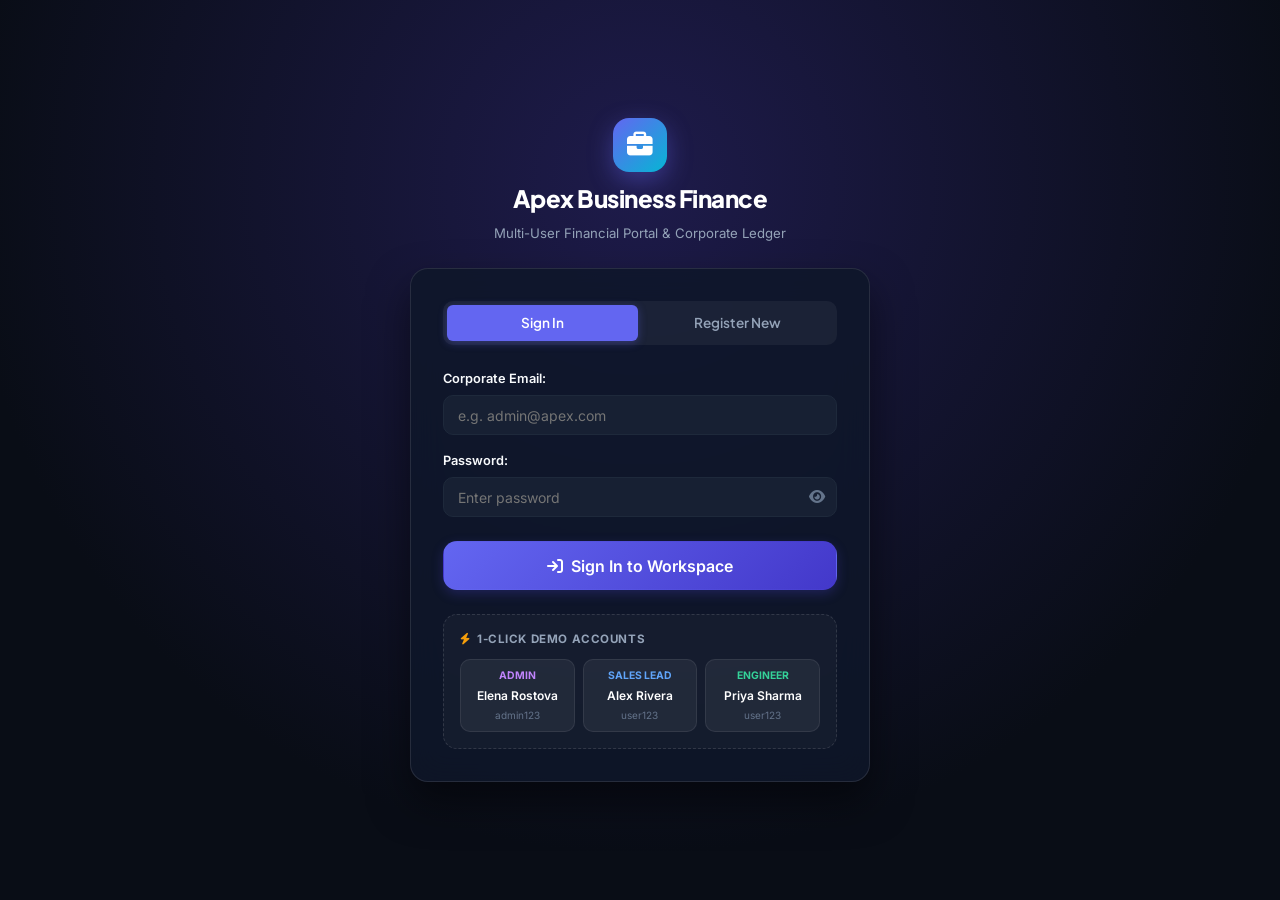
==== commit fa6e8323: "feat: Multi-user login, password security, personal finance tracking, and admin portal" ====
--- a/admin.html
+++ b/admin.html
@@ -468,6 +468,10 @@
             </select>
           </div>
           <div class="form-group">
+            <label class="form-label" for="newUserPassword">Initial Password (min. 6 chars):</label>
+            <input type="password" id="newUserPassword" class="form-input" placeholder="Assign initial password" required minlength="6" />
+          </div>
+          <div class="form-group">
             <label class="form-label" for="newUserColor">Avatar Color:</label>
             <input type="color" id="newUserColor" class="form-input" value="#6366f1" style="height: 44px; padding: 2px;" />
           </div>
--- a/shared.css
+++ b/shared.css
@@ -402,34 +402,55 @@
   gap: 0.85rem;
 }
 
-/* User Switcher Dropdown in Topbar */
-.user-switcher-wrap {
-  position: relative;
-}
-
-.user-switcher-btn {
+/* User Profile Menu & Admin Tracking in Topbar */
+.user-profile-menu-wrap {
   display: flex;
   align-items: center;
   gap: 0.65rem;
-  padding: 0.4rem 0.85rem;
+}
+
+.admin-tracking-pill {
+  display: flex;
+  align-items: center;
+  gap: 0.45rem;
+  padding: 0.25rem 0.65rem;
+  background: rgba(139, 92, 246, 0.12);
+  border: 1px solid rgba(139, 92, 246, 0.35);
+  border-radius: var(--radius-full);
+}
+
+.admin-filter-dropdown {
+  background: transparent;
+  border: none;
+  color: var(--text-primary);
+  font-family: var(--font-sans);
+  font-size: 0.775rem;
+  font-weight: 600;
+  outline: none;
+  cursor: pointer;
+}
+
+.admin-filter-dropdown option {
+  background-color: var(--bg-surface);
+  color: var(--text-primary);
+}
+
+.user-pill-btn {
+  display: flex;
+  align-items: center;
+  gap: 0.55rem;
+  padding: 0.3rem 0.65rem;
   background-color: var(--bg-card-subtle);
   border: 1px solid var(--border-color);
   border-radius: var(--radius-full);
-  cursor: pointer;
-  color: var(--text-primary);
-  font-size: 0.825rem;
+  color: var(--text-primary);
+  font-size: 0.8rem;
   font-weight: 600;
-  transition: all 0.2s ease;
-}
-
-.user-switcher-btn:hover {
-  border-color: var(--primary);
-  box-shadow: var(--shadow-sm);
-}
-
-.user-badge-avatar {
-  width: 24px;
-  height: 24px;
+}
+
+.user-pill-avatar {
+  width: 26px;
+  height: 26px;
   border-radius: var(--radius-full);
   display: flex;
   align-items: center;
@@ -439,34 +460,55 @@
   font-weight: 700;
 }
 
-.user-switcher-menu {
-  position: absolute;
-  top: calc(100% + 8px);
-  right: 0;
-  width: 260px;
-  background-color: var(--bg-surface);
-  border: 1px solid var(--border-color);
-  border-radius: var(--radius-lg);
-  box-shadow: var(--shadow-xl);
-  padding: 0.5rem;
-  display: none;
-  flex-direction: column;
-  gap: 0.25rem;
-  z-index: 200;
-  animation: fadeIn 0.15s ease;
-}
-
-.user-switcher-menu.show {
-  display: flex;
-}
-
-.user-menu-header {
-  padding: 0.5rem 0.75rem;
-  font-size: 0.7rem;
+.user-pill-info {
+  display: flex;
+  align-items: center;
+  gap: 0.35rem;
+}
+
+.user-pill-name {
   font-weight: 700;
+  font-size: 0.8rem;
+}
+
+.user-pill-badge {
+  font-size: 0.65rem;
+  font-weight: 800;
   text-transform: uppercase;
+  letter-spacing: 0.04em;
+  padding: 0.1rem 0.4rem;
+  border-radius: var(--radius-full);
+}
+
+.user-pill-badge.admin {
+  background: rgba(139, 92, 246, 0.18);
+  color: var(--purple);
+  border: 1px solid rgba(139, 92, 246, 0.3);
+}
+
+.user-pill-badge.staff {
+  background: rgba(59, 130, 246, 0.18);
+  color: #3b82f6;
+  border: 1px solid rgba(59, 130, 246, 0.3);
+}
+
+.logout-mini-btn {
+  background: none;
+  border: none;
   color: var(--text-muted);
-  border-bottom: 1px solid var(--border-subtle);
+  cursor: pointer;
+  padding: 0.2rem 0.35rem;
+  border-radius: var(--radius-sm);
+  display: flex;
+  align-items: center;
+  justify-content: center;
+  transition: all 0.2s ease;
+  margin-left: 0.2rem;
+}
+
+.logout-mini-btn:hover {
+  color: #f43f5e;
+  background: rgba(244, 63, 94, 0.15);
 }
 
 .user-option {
